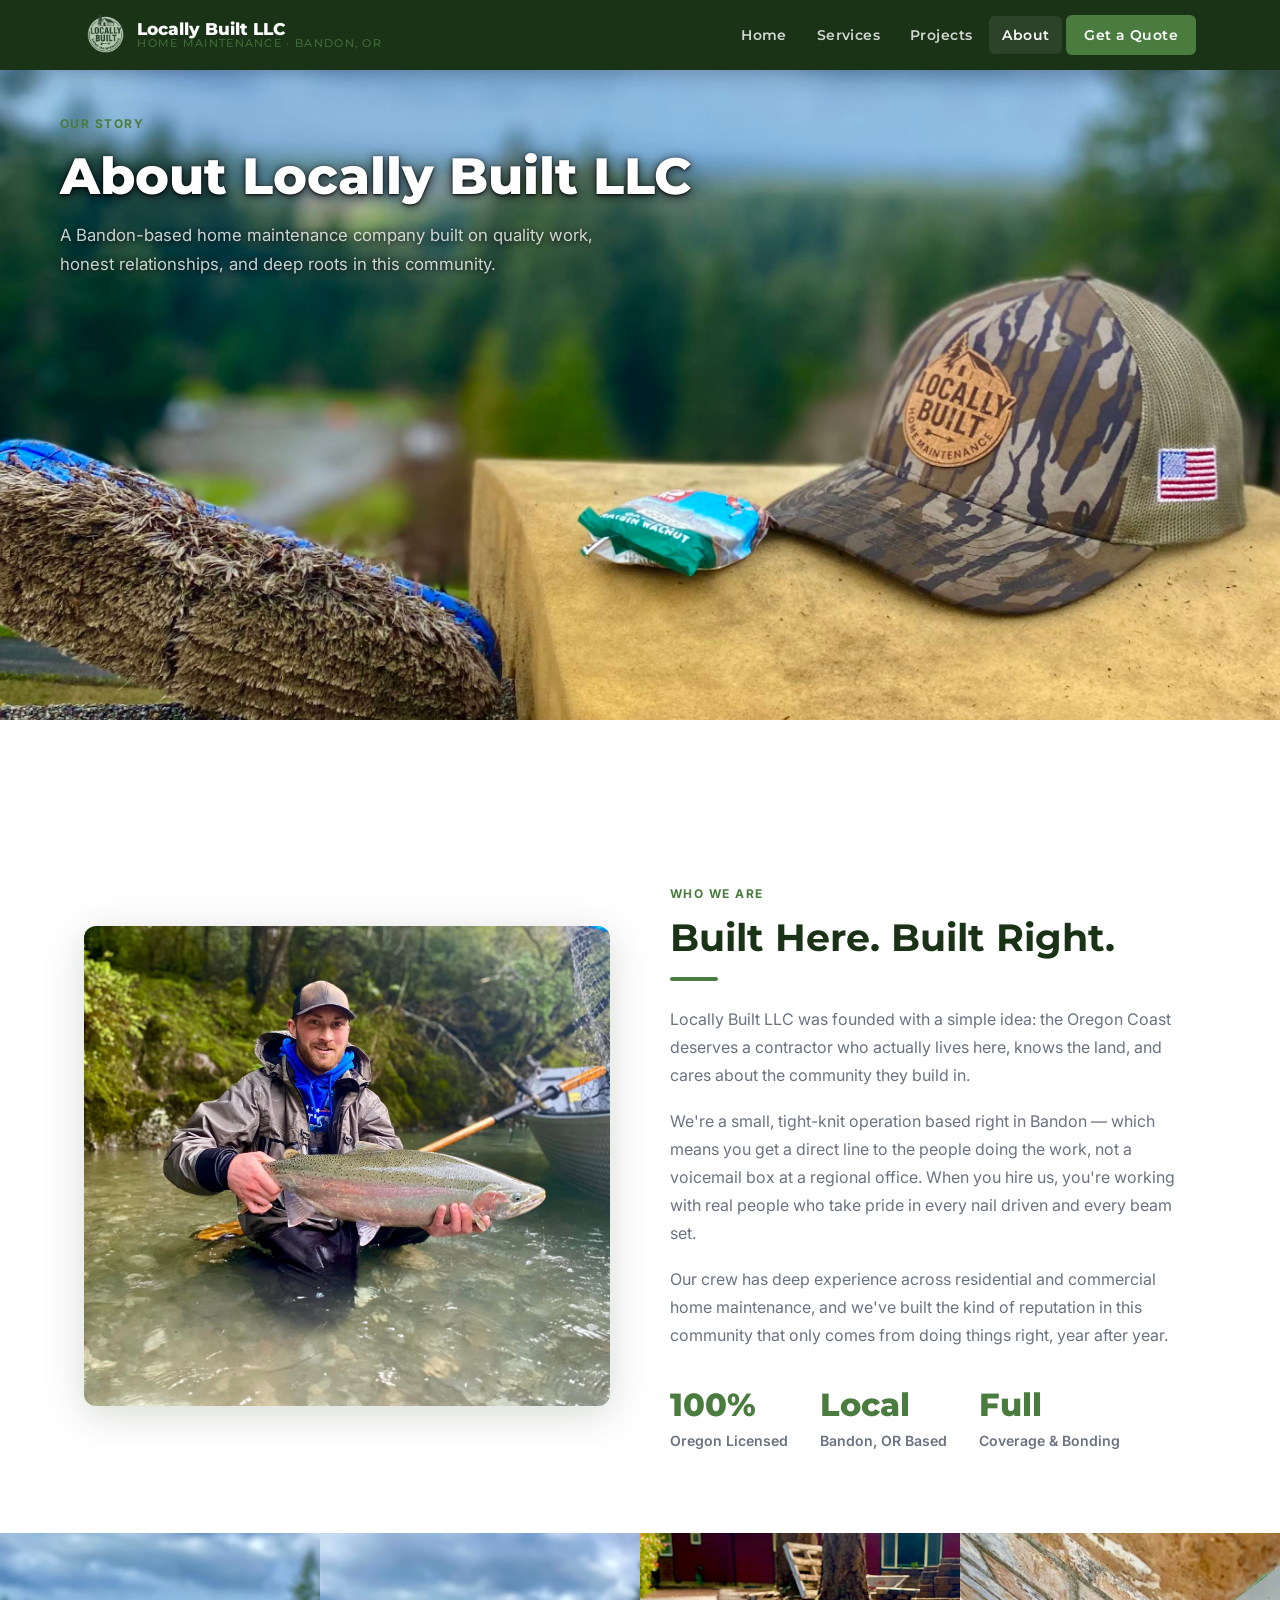
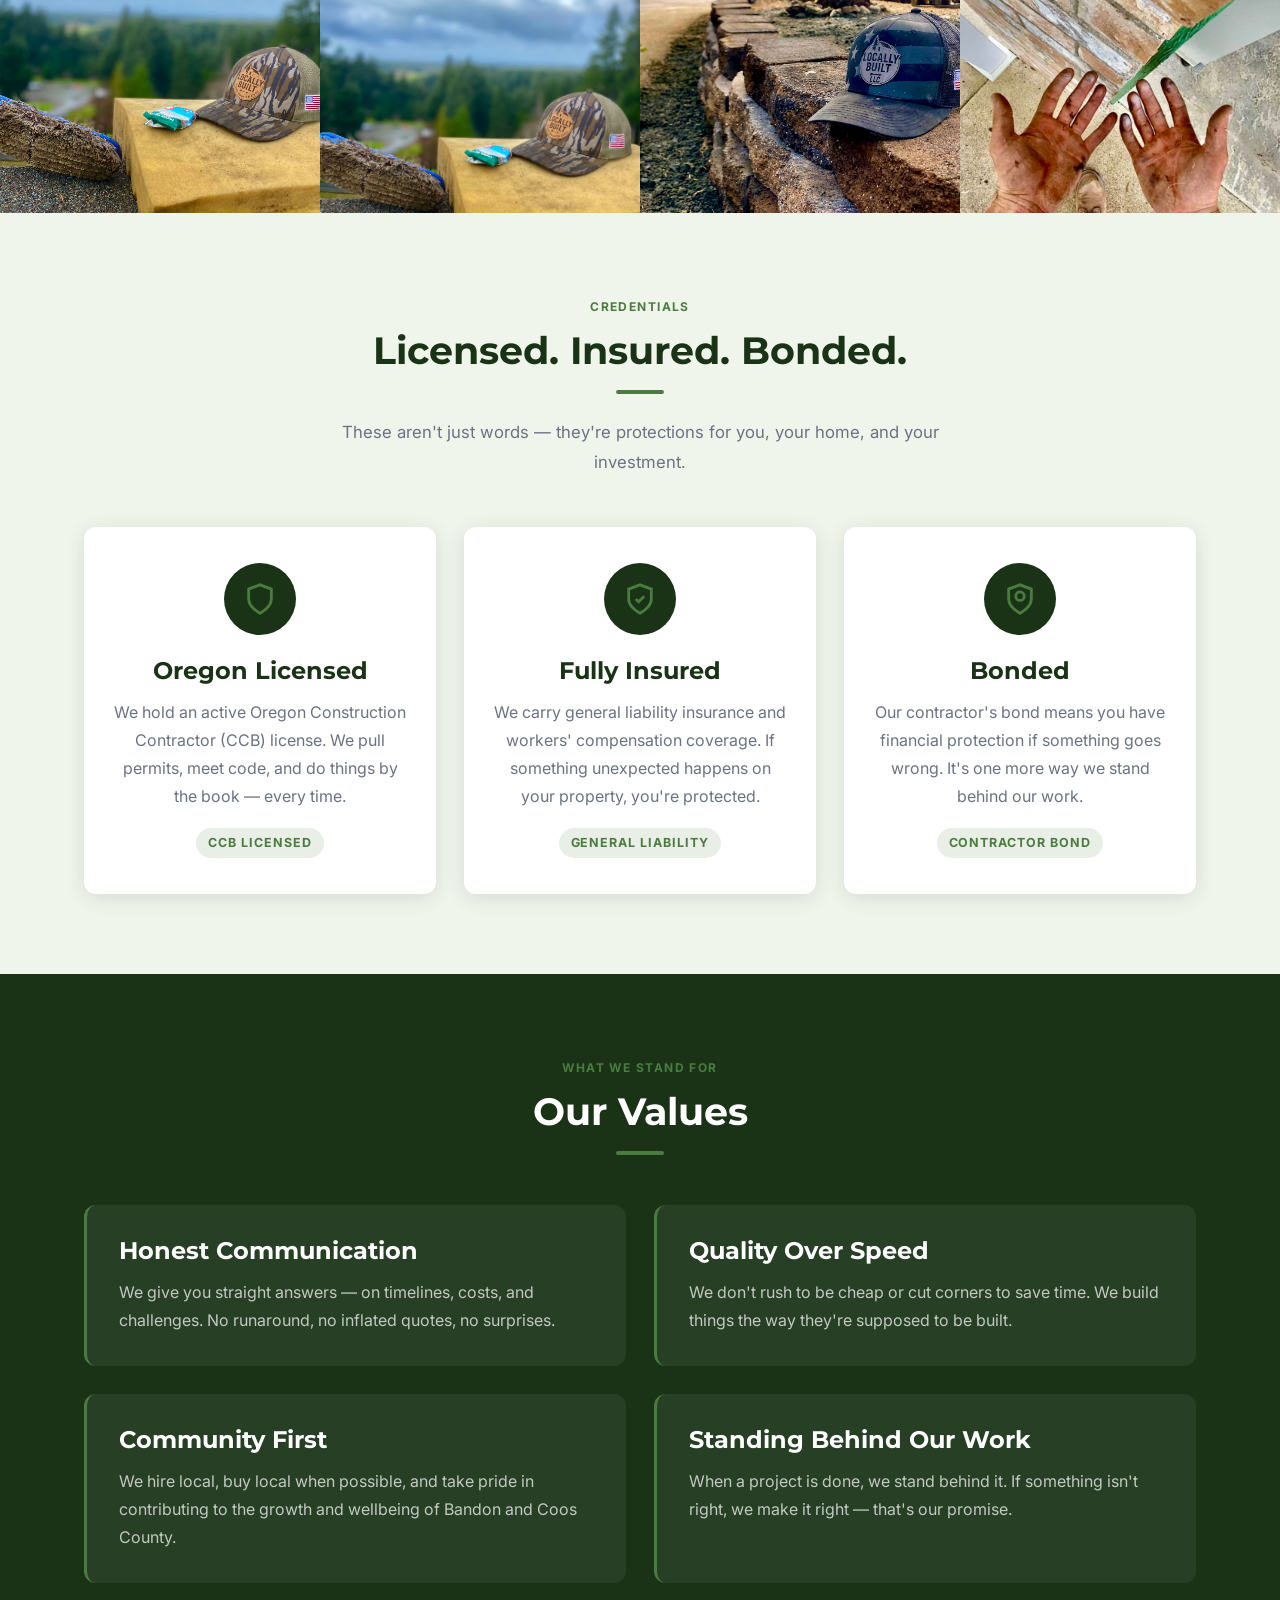
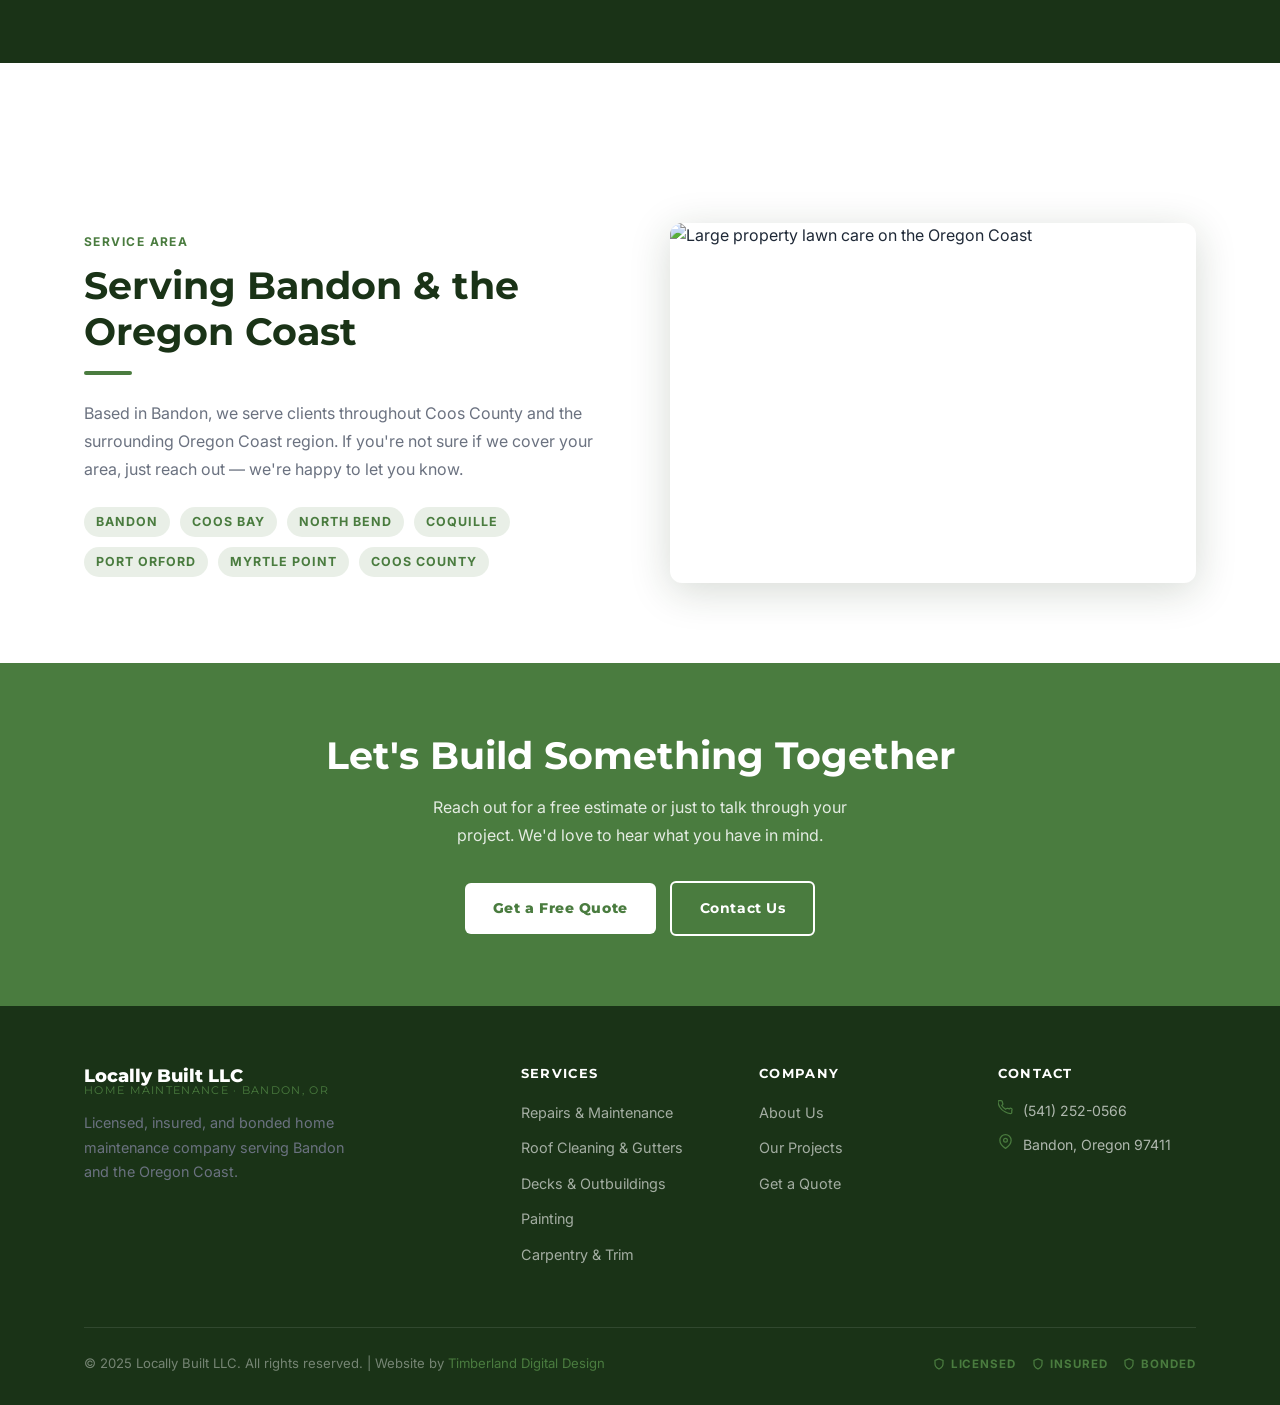
==== about.html @ 9e7615e0 "initial upload" ====
<!DOCTYPE html>
<html lang="en">
<head>
  <meta charset="UTF-8" />
  <meta name="viewport" content="width=device-width, initial-scale=1.0" />
  <title>About Us — Locally Built LLC | Home Maintenance · Bandon, Oregon</title>
  <meta name="description" content="Locally Built LLC is a locally owned, licensed, insured, and bonded general contractor based in Bandon, Oregon. Learn about our company, our values, and our commitment to the Oregon Coast community." />
  <link rel="canonical" href="https://www.locallybuiltllc.com/about.html" />
  <link rel="stylesheet" href="style.css" />
  <style>
    .hero-inner { background: url('images/nice2.png') center 20%/cover no-repeat; height: 500px; display: flex; align-items: center; padding: 0; }
    .hero-inner p { color:rgba(255,255,255,0.78); font-size:1.05rem; max-width:560px; }
    .about-hero-text { width:100%; padding: 40px 24px; }
    @media (min-width: 769px) {
      .about-hero-text { padding: 40px 0 280px 60px; align-self: flex-start; }
    }
    @media (min-width: 769px) {
      .hero-inner { height: 650px !important; background-position: center 70% !important; }
      #who-we-are { padding-top: 160px; }
    }

  </style>
</head>
<body>

<nav class="navbar">
  <div class="container">
    <a href="index.html" class="nav-logo">
      <img src="images/Company Logo.png" alt="Locally Built LLC" style="height:48px;width:auto;" />
      <div class="nav-logo-text">Locally Built LLC<span>Home Maintenance · Bandon, OR</span></div>
    </a>
    <div class="nav-links" id="navLinks">
      <a href="index.html">Home</a>
      <a href="services.html">Services</a>
      <a href="projects.html">Projects</a>
      <a href="about.html" class="active">About</a>
      <a href="contact.html" class="nav-cta">Get a Quote</a>
    </div>
    <button class="nav-mobile-toggle" onclick="toggleNav()"><span></span><span></span><span></span></button>
  </div>
</nav>

<div class="page-content">

<div class="hero-inner">
  <div class="about-hero-text">
    <div class="section-label">Our Story</div>
    <h1 style="color:#fff; margin-bottom:14px; text-shadow:0 2px 12px rgba(0,0,0,0.8), 0 1px 3px rgba(0,0,0,0.9);">About Locally Built LLC</h1>
    <p style="text-shadow:0 1px 6px rgba(0,0,0,0.9);">A Bandon-based home maintenance company built on quality work, honest relationships, and deep roots in this community.</p>
  </div>
</div>

<!-- WHO WE ARE -->
<section class="section" id="who-we-are">
  <div class="container">
    <div class="grid-2" style="align-items:center; gap:60px;">
      <div style="border-radius:var(--radius-lg); overflow:hidden; box-shadow:var(--shadow-lg);">
        <img src="images/Aaron with fish.jpg" alt="Aaron — owner of Locally Built LLC" style="width:100%; height:480px; object-fit:cover; object-position:center top;" />
      </div>
      <div>
        <div class="section-label">Who We Are</div>
        <h2 class="section-title">Built Here. Built Right.</h2>
        <div class="divider"></div>
        <p style="margin-bottom:18px;">
          Locally Built LLC was founded with a simple idea: the Oregon Coast deserves a contractor who actually lives here, knows the land, and cares about the community they build in.
        </p>
        <p style="margin-bottom:18px;">
          We're a small, tight-knit operation based right in Bandon — which means you get a direct line to the people doing the work, not a voicemail box at a regional office. When you hire us, you're working with real people who take pride in every nail driven and every beam set.
        </p>
        <p style="margin-bottom:30px;">
          Our crew has deep experience across residential and commercial home maintenance, and we've built the kind of reputation in this community that only comes from doing things right, year after year.
        </p>
        <div style="display:flex; gap:32px; flex-wrap:wrap;">
          <div>
            <div style="font-family:var(--font-head); font-size:2rem; font-weight:800; color:var(--color-accent);">100%</div>
            <div style="font-size:0.88rem; color:var(--color-gray); font-weight:600;">Oregon Licensed</div>
          </div>
          <div>
            <div style="font-family:var(--font-head); font-size:2rem; font-weight:800; color:var(--color-accent);">Local</div>
            <div style="font-size:0.88rem; color:var(--color-gray); font-weight:600;">Bandon, OR Based</div>
          </div>
          <div>
            <div style="font-family:var(--font-head); font-size:2rem; font-weight:800; color:var(--color-accent);">Full</div>
            <div style="font-size:0.88rem; color:var(--color-gray); font-weight:600;">Coverage &amp; Bonding</div>
          </div>
        </div>
      </div>
    </div>
  </div>
</section>

<!-- BRAND LIFESTYLE PHOTOS -->
<section class="section--light" style="padding:0 0 0;">
  <div style="display:grid; grid-template-columns:repeat(4,1fr); gap:0; overflow:hidden;">
    <img src="images/nice.png" alt="Locally Built — on the job" style="width:100%; height:280px; object-fit:cover;" />
    <img src="images/nice2.png" alt="Locally Built — hat on the roof" style="width:100%; height:280px; object-fit:cover;" />
    <img src="images/nice4.png" alt="Locally Built LLC hat on a job site" style="width:100%; height:280px; object-fit:cover;" />
    <img src="images/dirtyhands.png" alt="Hardworking hands — real craftsmanship" style="width:100%; height:280px; object-fit:cover;" />
  </div>
</section>

<!-- CREDENTIALS -->
<section class="section section--light">
  <div class="container">
    <div class="section-header section-header--center">
      <div class="section-label">Credentials</div>
      <h2 class="section-title">Licensed. Insured. Bonded.</h2>
      <div class="divider divider--center"></div>
      <p class="section-subtitle">These aren't just words — they're protections for you, your home, and your investment.</p>
    </div>
    <div class="grid-3">
      <div style="background:#fff; border-radius:var(--radius-lg); padding:36px 28px; text-align:center; box-shadow:var(--shadow);">
        <div style="width:72px;height:72px;background:var(--color-dark);border-radius:50%;display:flex;align-items:center;justify-content:center;margin:0 auto 22px;">
          <svg width="34" height="34" viewBox="0 0 24 24" fill="none" stroke="var(--color-accent)" stroke-width="2"><path d="M12 22s8-4 8-10V5l-8-3-8 3v7c0 6 8 10 8 10z"/></svg>
        </div>
        <h3 style="margin-bottom:12px;">Oregon Licensed</h3>
        <p>We hold an active Oregon Construction Contractor (CCB) license. We pull permits, meet code, and do things by the book — every time.</p>
        <div style="margin-top:18px;"><span class="badge">CCB Licensed</span></div>
      </div>
      <div style="background:#fff; border-radius:var(--radius-lg); padding:36px 28px; text-align:center; box-shadow:var(--shadow);">
        <div style="width:72px;height:72px;background:var(--color-dark);border-radius:50%;display:flex;align-items:center;justify-content:center;margin:0 auto 22px;">
          <svg width="34" height="34" viewBox="0 0 24 24" fill="none" stroke="var(--color-accent)" stroke-width="2"><path d="M12 22s8-4 8-10V5l-8-3-8 3v7c0 6 8 10 8 10z"/><polyline points="9 12 11 14 15 10"/></svg>
        </div>
        <h3 style="margin-bottom:12px;">Fully Insured</h3>
        <p>We carry general liability insurance and workers' compensation coverage. If something unexpected happens on your property, you're protected.</p>
        <div style="margin-top:18px;"><span class="badge">General Liability</span></div>
      </div>
      <div style="background:#fff; border-radius:var(--radius-lg); padding:36px 28px; text-align:center; box-shadow:var(--shadow);">
        <div style="width:72px;height:72px;background:var(--color-dark);border-radius:50%;display:flex;align-items:center;justify-content:center;margin:0 auto 22px;">
          <svg width="34" height="34" viewBox="0 0 24 24" fill="none" stroke="var(--color-accent)" stroke-width="2"><path d="M12 22s8-4 8-10V5l-8-3-8 3v7c0 6 8 10 8 10z"/><circle cx="12" cy="10" r="3"/></svg>
        </div>
        <h3 style="margin-bottom:12px;">Bonded</h3>
        <p>Our contractor's bond means you have financial protection if something goes wrong. It's one more way we stand behind our work.</p>
        <div style="margin-top:18px;"><span class="badge">Contractor Bond</span></div>
      </div>
    </div>
  </div>
</section>

<!-- OUR VALUES -->
<section class="section section--dark">
  <div class="container">
    <div class="section-header section-header--center">
      <div class="section-label">What We Stand For</div>
      <h2 style="color:#fff;" class="section-title">Our Values</h2>
      <div class="divider divider--center"></div>
    </div>
    <div class="grid-2" style="gap:28px;">
      <div style="background:rgba(255,255,255,0.06); border-radius:var(--radius-lg); padding:32px; border-left:3px solid var(--color-accent);">
        <h3 style="color:#fff; margin-bottom:12px;">Honest Communication</h3>
        <p style="color:rgba(255,255,255,0.72);">We give you straight answers — on timelines, costs, and challenges. No runaround, no inflated quotes, no surprises.</p>
      </div>
      <div style="background:rgba(255,255,255,0.06); border-radius:var(--radius-lg); padding:32px; border-left:3px solid var(--color-accent);">
        <h3 style="color:#fff; margin-bottom:12px;">Quality Over Speed</h3>
        <p style="color:rgba(255,255,255,0.72);">We don't rush to be cheap or cut corners to save time. We build things the way they're supposed to be built.</p>
      </div>
      <div style="background:rgba(255,255,255,0.06); border-radius:var(--radius-lg); padding:32px; border-left:3px solid var(--color-accent);">
        <h3 style="color:#fff; margin-bottom:12px;">Community First</h3>
        <p style="color:rgba(255,255,255,0.72);">We hire local, buy local when possible, and take pride in contributing to the growth and wellbeing of Bandon and Coos County.</p>
      </div>
      <div style="background:rgba(255,255,255,0.06); border-radius:var(--radius-lg); padding:32px; border-left:3px solid var(--color-accent);">
        <h3 style="color:#fff; margin-bottom:12px;">Standing Behind Our Work</h3>
        <p style="color:rgba(255,255,255,0.72);">When a project is done, we stand behind it. If something isn't right, we make it right — that's our promise.</p>
      </div>
    </div>
  </div>
</section>

<!-- SERVICE AREA -->
<section class="section" id="who-we-are">
  <div class="container">
    <div class="grid-2" style="align-items:center; gap:60px;">
      <div>
        <div class="section-label">Service Area</div>
        <h2 class="section-title">Serving Bandon &amp; the Oregon Coast</h2>
        <div class="divider"></div>
        <p style="margin-bottom:18px;">Based in Bandon, we serve clients throughout Coos County and the surrounding Oregon Coast region. If you're not sure if we cover your area, just reach out — we're happy to let you know.</p>
        <div style="display:flex; flex-wrap:wrap; gap:10px; margin-top:24px;">
          <span class="badge">Bandon</span>
          <span class="badge">Coos Bay</span>
          <span class="badge">North Bend</span>
          <span class="badge">Coquille</span>
          <span class="badge">Port Orford</span>
          <span class="badge">Myrtle Point</span>
          <span class="badge">Coos County</span>
        </div>
      </div>
      <div style="border-radius:var(--radius-lg); overflow:hidden; box-shadow:var(--shadow-lg);">
        <img src="images/lawn.png" alt="Large property lawn care on the Oregon Coast" style="width:100%; height:360px; object-fit:cover;" />
      </div>
    </div>
  </div>
</section>

<!-- CTA -->
<section style="background:var(--color-accent); padding:70px 0;">
  <div class="container" style="text-align:center;">
    <h2 style="color:#fff; margin-bottom:14px;">Let's Build Something Together</h2>
    <p style="color:rgba(255,255,255,0.85); max-width:460px; margin:0 auto 32px;">Reach out for a free estimate or just to talk through your project. We'd love to hear what you have in mind.</p>
    <div class="btn-group" style="justify-content:center;">
      <a href="contact.html" class="btn" style="background:#fff;color:var(--color-accent);font-weight:800;">Get a Free Quote</a>
      <a href="contact.html" class="btn btn-outline">Contact Us</a>
    </div>
  </div>
</section>

</div>

<footer class="footer">
  <div class="container">
    <div class="footer-grid">
      <div class="footer-brand"><div class="nav-logo-text" style="font-size:1.1rem;">Locally Built LLC<span>Home Maintenance · Bandon, OR</span></div><p>Licensed, insured, and bonded home maintenance company serving Bandon and the Oregon Coast.</p></div>
      <div class="footer-col"><h4>Services</h4><ul><li><a href="services.html#repairs">Repairs &amp; Maintenance</a></li><li><a href="services.html#roofing">Roof Cleaning &amp; Gutters</a></li><li><a href="services.html#decks">Decks &amp; Outbuildings</a></li><li><a href="services.html#painting">Painting</a></li><li><a href="services.html#carpentry">Carpentry &amp; Trim</a></li></ul></div>
      <div class="footer-col"><h4>Company</h4><ul><li><a href="about.html">About Us</a></li><li><a href="projects.html">Our Projects</a></li><li><a href="contact.html">Get a Quote</a></li></ul></div>
      <div class="footer-col"><h4>Contact</h4>
        <div class="footer-contact-item"><svg width="15" height="15" viewBox="0 0 24 24" fill="none" stroke="var(--color-accent)" stroke-width="2"><path d="M22 16.92v3a2 2 0 01-2.18 2 19.79 19.79 0 01-8.63-3.07A19.5 19.5 0 013 11.61a19.79 19.79 0 01-3.07-8.67A2 2 0 011.9 1h3a2 2 0 012 1.72c.127.96.361 1.903.7 2.81a2 2 0 01-.45 2.11L6.09 8.69a16 16 0 006.22 6.22l1.06-1.06a2 2 0 012.11-.45c.907.339 1.85.573 2.81.7A2 2 0 0122 16.92z"/></svg><a href="tel:+15412520566" style="color:rgba(255,255,255,0.65);">(541) 252-0566</a></div>
        <div class="footer-contact-item"><svg width="15" height="15" viewBox="0 0 24 24" fill="none" stroke="var(--color-accent)" stroke-width="2"><path d="M21 10c0 7-9 13-9 13s-9-6-9-13a9 9 0 0118 0z"/><circle cx="12" cy="10" r="3"/></svg><span>Bandon, Oregon 97411</span></div>
      </div>
    </div>
    <div class="footer-bottom">
      <p>&copy; 2025 Locally Built LLC. All rights reserved. | Website by <a href="https://www.timberlanddigital.com" style="color:var(--color-accent);">Timberland Digital Design</a></p>
      <div class="footer-badges"><div class="footer-badge"><svg width="12" height="12" viewBox="0 0 24 24" fill="none" stroke="currentColor" stroke-width="2.5"><path d="M12 22s8-4 8-10V5l-8-3-8 3v7c0 6 8 10 8 10z"/></svg>Licensed</div><div class="footer-badge"><svg width="12" height="12" viewBox="0 0 24 24" fill="none" stroke="currentColor" stroke-width="2.5"><path d="M12 22s8-4 8-10V5l-8-3-8 3v7c0 6 8 10 8 10z"/></svg>Insured</div><div class="footer-badge"><svg width="12" height="12" viewBox="0 0 24 24" fill="none" stroke="currentColor" stroke-width="2.5"><path d="M12 22s8-4 8-10V5l-8-3-8 3v7c0 6 8 10 8 10z"/></svg>Bonded</div></div>
    </div>
  </div>
</footer>
<script>function toggleNav(){document.getElementById('navLinks').classList.toggle('open');}</script>
</body>
</html>
---- style.css ----
/* ============================================================
   Locally Built LLC — Shared Stylesheet
   Timberland Digital Design
   ============================================================ */

/* --- Google Fonts --- */
@import url('https://fonts.googleapis.com/css2?family=Montserrat:wght@400;600;700;800&family=Inter:wght@300;400;500;600&display=swap');

/* --- CSS Variables (swap brand colors here) --- */
:root {
  --color-dark:    #1A3317;   /* Deep forest green — primary dark */
  --color-mid:     #2B5224;   /* Mid forest green */
  --color-accent:  #4A7C3F;   /* Medium forest green — brand accent */
  --color-accent2: #5E9A52;   /* Lighter green — hover states */
  --color-light:   #F0F5EC;   /* Light sage tinted white */
  --color-white:   #FFFFFF;
  --color-gray:    #6B7280;
  --color-gray-lt: #E5E7EB;
  --color-text:    #1F2937;

  --font-head: 'Montserrat', sans-serif;
  --font-body: 'Inter', sans-serif;

  --radius:    6px;
  --radius-lg: 12px;
  --shadow:    0 4px 20px rgba(26,51,23,0.12);
  --shadow-lg: 0 8px 40px rgba(26,51,23,0.18);

  --max-w: 1160px;
  --nav-h: 70px;
}

/* --- Reset --- */
*, *::before, *::after { box-sizing: border-box; margin: 0; padding: 0; }
html { scroll-behavior: smooth; }
body {
  font-family: var(--font-body);
  color: var(--color-text);
  background: var(--color-white);
  line-height: 1.6;
  font-size: 16px;
}
img { max-width: 100%; display: block; }
a { color: inherit; text-decoration: none; }
ul { list-style: none; }
button { cursor: pointer; border: none; background: none; font-family: var(--font-body); }

/* --- Typography --- */
h1, h2, h3, h4 { font-family: var(--font-head); line-height: 1.2; color: var(--color-dark); }
h1 { font-size: clamp(2rem, 5vw, 3.2rem); font-weight: 800; }
h2 { font-size: clamp(1.6rem, 3.5vw, 2.4rem); font-weight: 700; }
h3 { font-size: clamp(1.2rem, 2.5vw, 1.5rem); font-weight: 700; }
h4 { font-size: 1.1rem; font-weight: 600; }
p  { color: var(--color-gray); line-height: 1.75; }

/* --- Layout Helpers --- */
.container  { max-width: var(--max-w); margin: 0 auto; padding: 0 24px; }
.section    { padding: 80px 0; }
.section--sm { padding: 50px 0; }
.section--dark  { background: var(--color-dark); }
.section--mid   { background: var(--color-mid); }
.section--light { background: var(--color-light); }
.text-center { text-align: center; }
.text-white  { color: var(--color-white) !important; }
.text-accent { color: var(--color-accent); }

.section-label {
  display: inline-block;
  font-size: 0.75rem;
  font-weight: 700;
  letter-spacing: 0.12em;
  text-transform: uppercase;
  color: var(--color-accent);
  margin-bottom: 12px;
}
.section-title    { margin-bottom: 16px; }
.section-subtitle { max-width: 600px; font-size: 1.05rem; }
.section-header   { margin-bottom: 50px; }
.section-header--center { text-align: center; }
.section-header--center .section-subtitle { margin: 0 auto; }

/* --- Buttons --- */
.btn {
  display: inline-flex;
  align-items: center;
  gap: 8px;
  padding: 14px 28px;
  border-radius: var(--radius);
  font-family: var(--font-head);
  font-weight: 700;
  font-size: 0.9rem;
  letter-spacing: 0.04em;
  transition: all 0.2s ease;
  white-space: nowrap;
}
.btn-primary { background: var(--color-accent); color: var(--color-white); }
.btn-primary:hover { background: var(--color-accent2); transform: translateY(-2px); box-shadow: 0 6px 20px rgba(74,124,63,0.4); }
.btn-outline { border: 2px solid var(--color-white); color: var(--color-white); }
.btn-outline:hover { background: var(--color-white); color: var(--color-dark); }
.btn-outline-dark { border: 2px solid var(--color-dark); color: var(--color-dark); }
.btn-outline-dark:hover { background: var(--color-dark); color: var(--color-white); }
.btn-group { display: flex; flex-wrap: wrap; gap: 14px; align-items: center; }

/* NAVIGATION */
.navbar {
  position: fixed; top: 0; left: 0; right: 0;
  height: var(--nav-h);
  background: var(--color-dark);
  z-index: 1000;
  display: flex; align-items: center;
  box-shadow: 0 2px 20px rgba(0,0,0,0.25);
}
.navbar .container { display: flex; align-items: center; justify-content: space-between; width: 100%; }
.nav-logo { display: flex; align-items: center; gap: 12px; }
.nav-logo img { height: 42px; width: auto; }
.nav-logo-text {
  font-family: var(--font-head); font-weight: 800; font-size: 1.05rem;
  color: var(--color-white); line-height: 1.1;
}
.nav-logo-text span {
  display: block; font-weight: 400; font-size: 0.68rem;
  letter-spacing: 0.12em; text-transform: uppercase; color: var(--color-accent);
}
.nav-links { display: flex; align-items: center; gap: 4px; }
.nav-links a {
  color: rgba(255,255,255,0.8); font-size: 0.86rem; font-weight: 600;
  font-family: var(--font-head); padding: 8px 13px; border-radius: var(--radius);
  transition: color 0.2s, background 0.2s; letter-spacing: 0.03em;
}
.nav-links a:hover, .nav-links a.active { color: var(--color-white); background: rgba(255,255,255,0.08); }
.nav-cta { background: var(--color-accent) !important; color: var(--color-white) !important; padding: 9px 18px !important; }
.nav-cta:hover { background: var(--color-accent2) !important; }
.nav-mobile-toggle { display: none; flex-direction: column; gap: 5px; padding: 8px; cursor: pointer; }
.nav-mobile-toggle span { display: block; width: 24px; height: 2px; background: var(--color-white); border-radius: 2px; transition: all 0.3s; }
.page-content { padding-top: var(--nav-h); }

/* FOOTER */
.footer { background: var(--color-dark); color: rgba(255,255,255,0.75); padding: 60px 0 30px; }
.footer-grid { display: grid; grid-template-columns: 2fr 1fr 1fr 1fr; gap: 40px; margin-bottom: 50px; }
.footer-brand p { font-size: 0.9rem; line-height: 1.7; max-width: 280px; margin-top: 14px; }
.footer-col h4 {
  color: var(--color-white); font-size: 0.82rem; font-weight: 700;
  text-transform: uppercase; letter-spacing: 0.1em; margin-bottom: 18px;
}
.footer-col ul li { margin-bottom: 10px; }
.footer-col ul li a { color: rgba(255,255,255,0.6); font-size: 0.9rem; transition: color 0.2s; }
.footer-col ul li a:hover { color: var(--color-accent); }
.footer-contact-item { display: flex; align-items: flex-start; gap: 10px; margin-bottom: 12px; font-size: 0.88rem; color: rgba(255,255,255,0.65); }
.footer-bottom {
  border-top: 1px solid rgba(255,255,255,0.1); padding-top: 24px;
  display: flex; align-items: center; justify-content: space-between; flex-wrap: wrap; gap: 12px;
}
.footer-bottom p { font-size: 0.82rem; color: rgba(255,255,255,0.4); }
.footer-badges { display: flex; gap: 16px; flex-wrap: wrap; }
.footer-badge { display: flex; align-items: center; gap: 6px; font-size: 0.72rem; font-weight: 700; color: var(--color-accent); text-transform: uppercase; letter-spacing: 0.08em; }

/* TRUST BAR */
.trust-bar { background: var(--color-accent); padding: 13px 0; }
.trust-bar-inner { display: flex; align-items: center; justify-content: center; gap: 40px; flex-wrap: wrap; }
.trust-item { display: flex; align-items: center; gap: 8px; color: var(--color-white); font-family: var(--font-head); font-weight: 700; font-size: 0.8rem; letter-spacing: 0.08em; text-transform: uppercase; }

/* CARDS */
.card { background: var(--color-white); border-radius: var(--radius-lg); box-shadow: var(--shadow); overflow: hidden; transition: transform 0.25s, box-shadow 0.25s; }
.card:hover { transform: translateY(-4px); box-shadow: var(--shadow-lg); }
.card-body { padding: 28px; }
.card-icon { width: 52px; height: 52px; background: rgba(74,124,63,0.1); border-radius: var(--radius); display: flex; align-items: center; justify-content: center; margin-bottom: 18px; color: var(--color-accent); }

/* GRIDS */
.grid-2 { display: grid; grid-template-columns: repeat(2, 1fr); gap: 28px; }
.grid-3 { display: grid; grid-template-columns: repeat(3, 1fr); gap: 28px; }
.grid-4 { display: grid; grid-template-columns: repeat(4, 1fr); gap: 24px; }

/* FORMS */
.form-group { margin-bottom: 20px; }
.form-group label { display: block; font-weight: 600; font-size: 0.88rem; color: var(--color-dark); margin-bottom: 7px; }
.form-group input, .form-group select, .form-group textarea {
  width: 100%; padding: 12px 16px; border: 1.5px solid var(--color-gray-lt);
  border-radius: var(--radius); font-family: var(--font-body); font-size: 0.95rem;
  color: var(--color-text); background: var(--color-white);
  transition: border-color 0.2s, box-shadow 0.2s; outline: none;
}
.form-group input:focus, .form-group select:focus, .form-group textarea:focus {
  border-color: var(--color-accent); box-shadow: 0 0 0 3px rgba(74,124,63,0.15);
}
.form-group textarea { resize: vertical; min-height: 130px; }
.form-row { display: grid; grid-template-columns: 1fr 1fr; gap: 20px; }
.form-note { font-size: 0.82rem; color: var(--color-gray); margin-top: 10px; }
.required { color: var(--color-accent); }

/* PHOTO PLACEHOLDERS */
.photo-placeholder {
  background: linear-gradient(135deg, #2B5224 0%, #1A3317 100%);
  display: flex; align-items: center; justify-content: center;
  flex-direction: column; gap: 10px; color: rgba(255,255,255,0.3);
  font-size: 0.75rem; font-weight: 600; text-transform: uppercase;
  letter-spacing: 0.08em; border-radius: var(--radius-lg);
}

/* UTILITIES */
.divider { width: 48px; height: 4px; background: var(--color-accent); border-radius: 2px; margin: 16px 0 24px; }
.divider--center { margin: 16px auto 24px; }
.badge { display: inline-flex; align-items: center; gap: 6px; background: rgba(74,124,63,0.12); color: var(--color-accent); padding: 5px 12px; border-radius: 100px; font-size: 0.78rem; font-weight: 700; text-transform: uppercase; letter-spacing: 0.08em; }
.highlight-box { background: var(--color-light); border-left: 4px solid var(--color-accent); border-radius: 0 var(--radius) var(--radius) 0; padding: 20px 24px; }

/* RESPONSIVE */
@media (max-width: 1024px) {
  .grid-4 { grid-template-columns: repeat(2, 1fr); }
  .footer-grid { grid-template-columns: 1fr 1fr; }
}
@media (max-width: 768px) {
  .section { padding: 60px 0; }
  .grid-2, .grid-3 { grid-template-columns: 1fr; }
  .grid-4 { grid-template-columns: 1fr 1fr; }
  .form-row { grid-template-columns: 1fr; }
  .nav-links { display: none; }
  .nav-mobile-toggle { display: flex; }
  .nav-links.open {
    display: flex; flex-direction: column;
    position: absolute; top: var(--nav-h); left: 0; right: 0;
    background: var(--color-dark); padding: 20px 24px 28px;
    gap: 4px; box-shadow: 0 8px 24px rgba(0,0,0,0.3);
  }
  .nav-links.open a { width: 100%; }
  .trust-bar-inner { gap: 20px; }
  .footer-grid { grid-template-columns: 1fr; gap: 30px; }
  .footer-bottom { flex-direction: column; align-items: flex-start; }
  .btn-group { flex-direction: column; align-items: flex-start; }
  .btn { width: 100%; justify-content: center; }
}
@media (max-width: 480px) {
  .grid-4 { grid-template-columns: 1fr; }
}
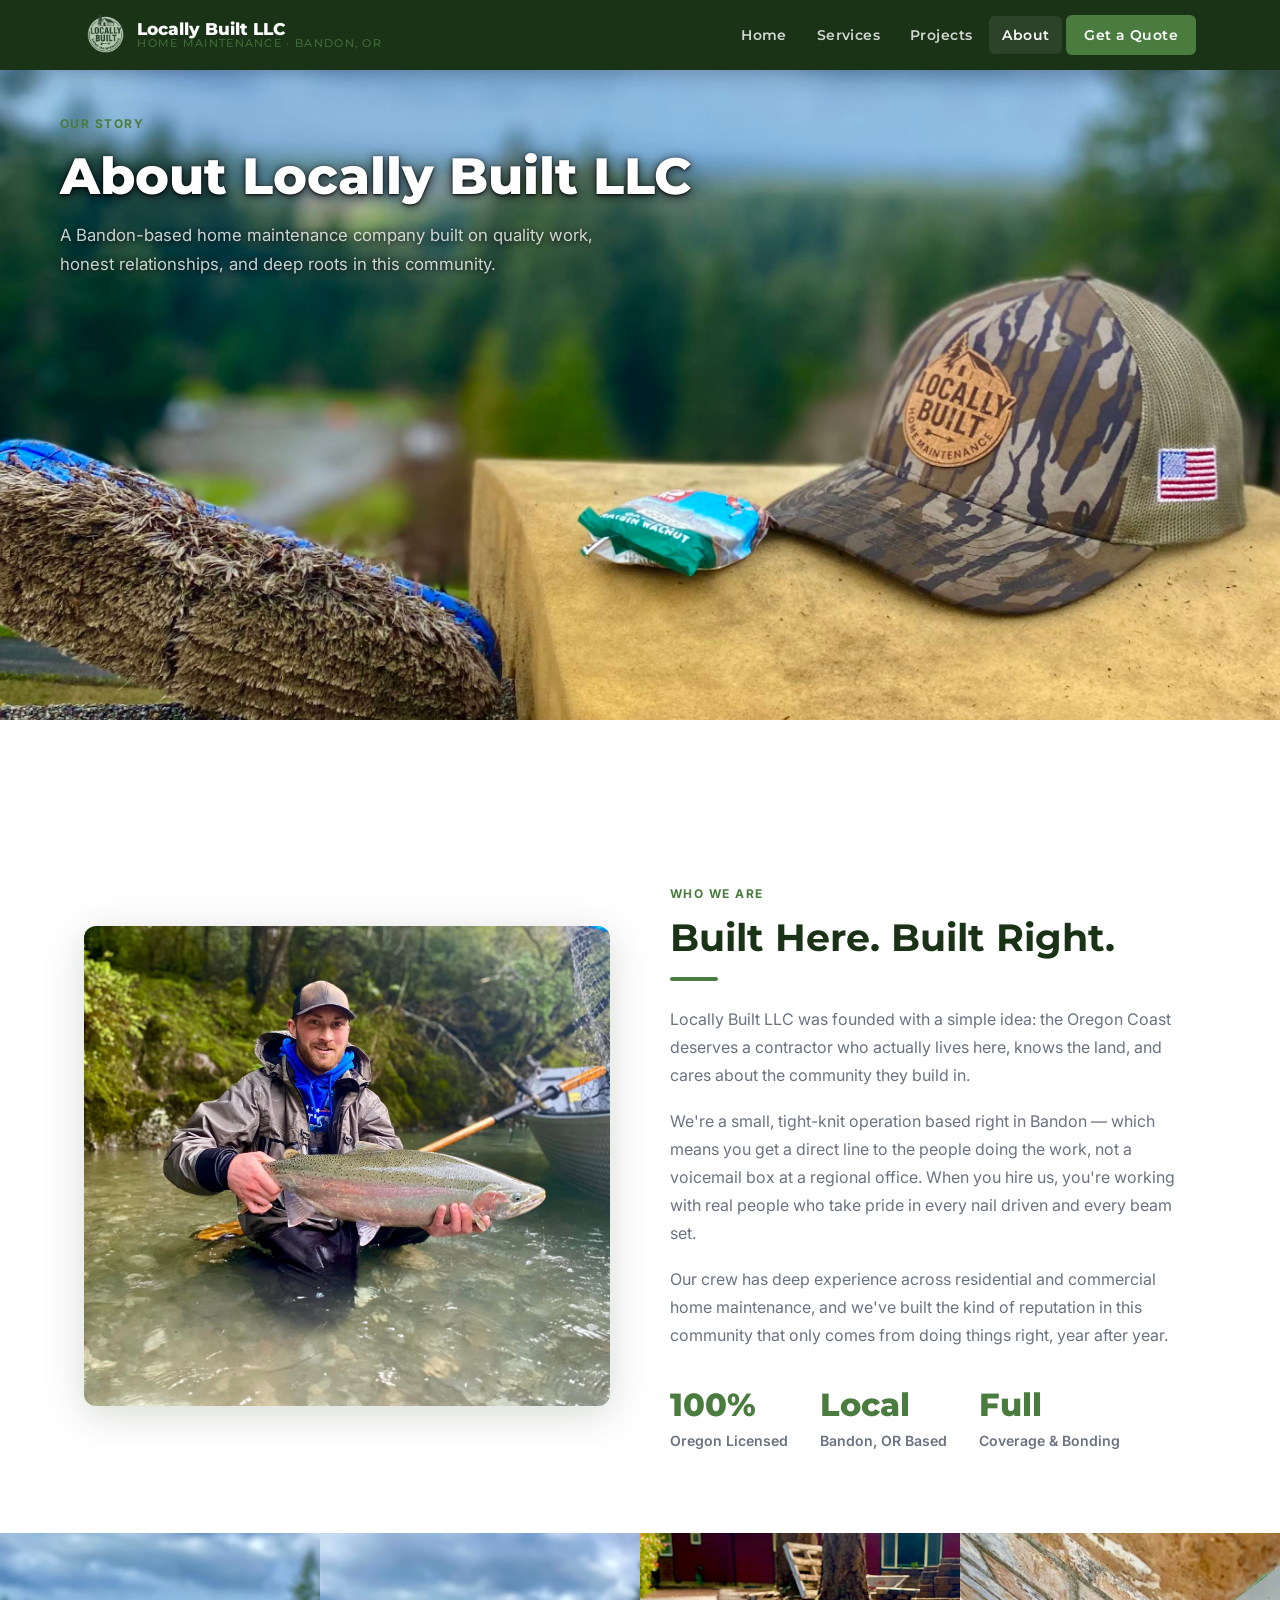
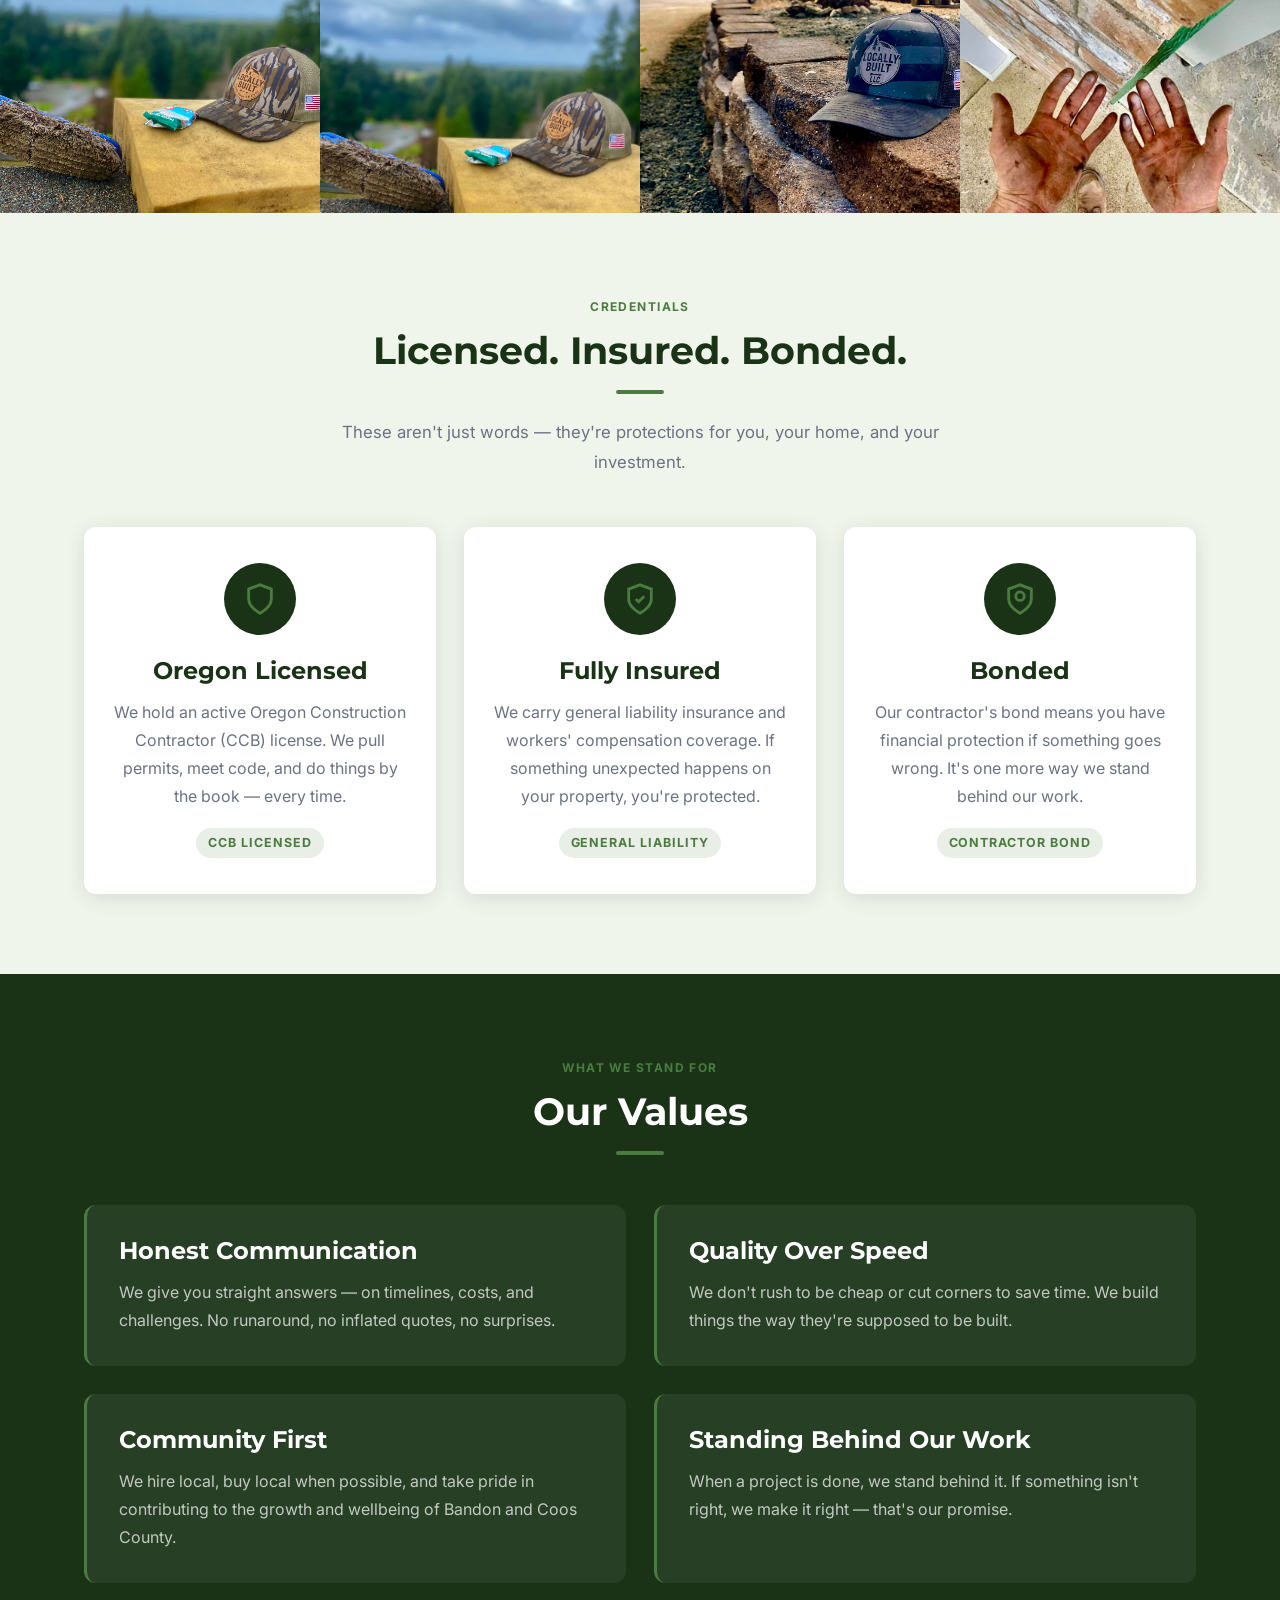
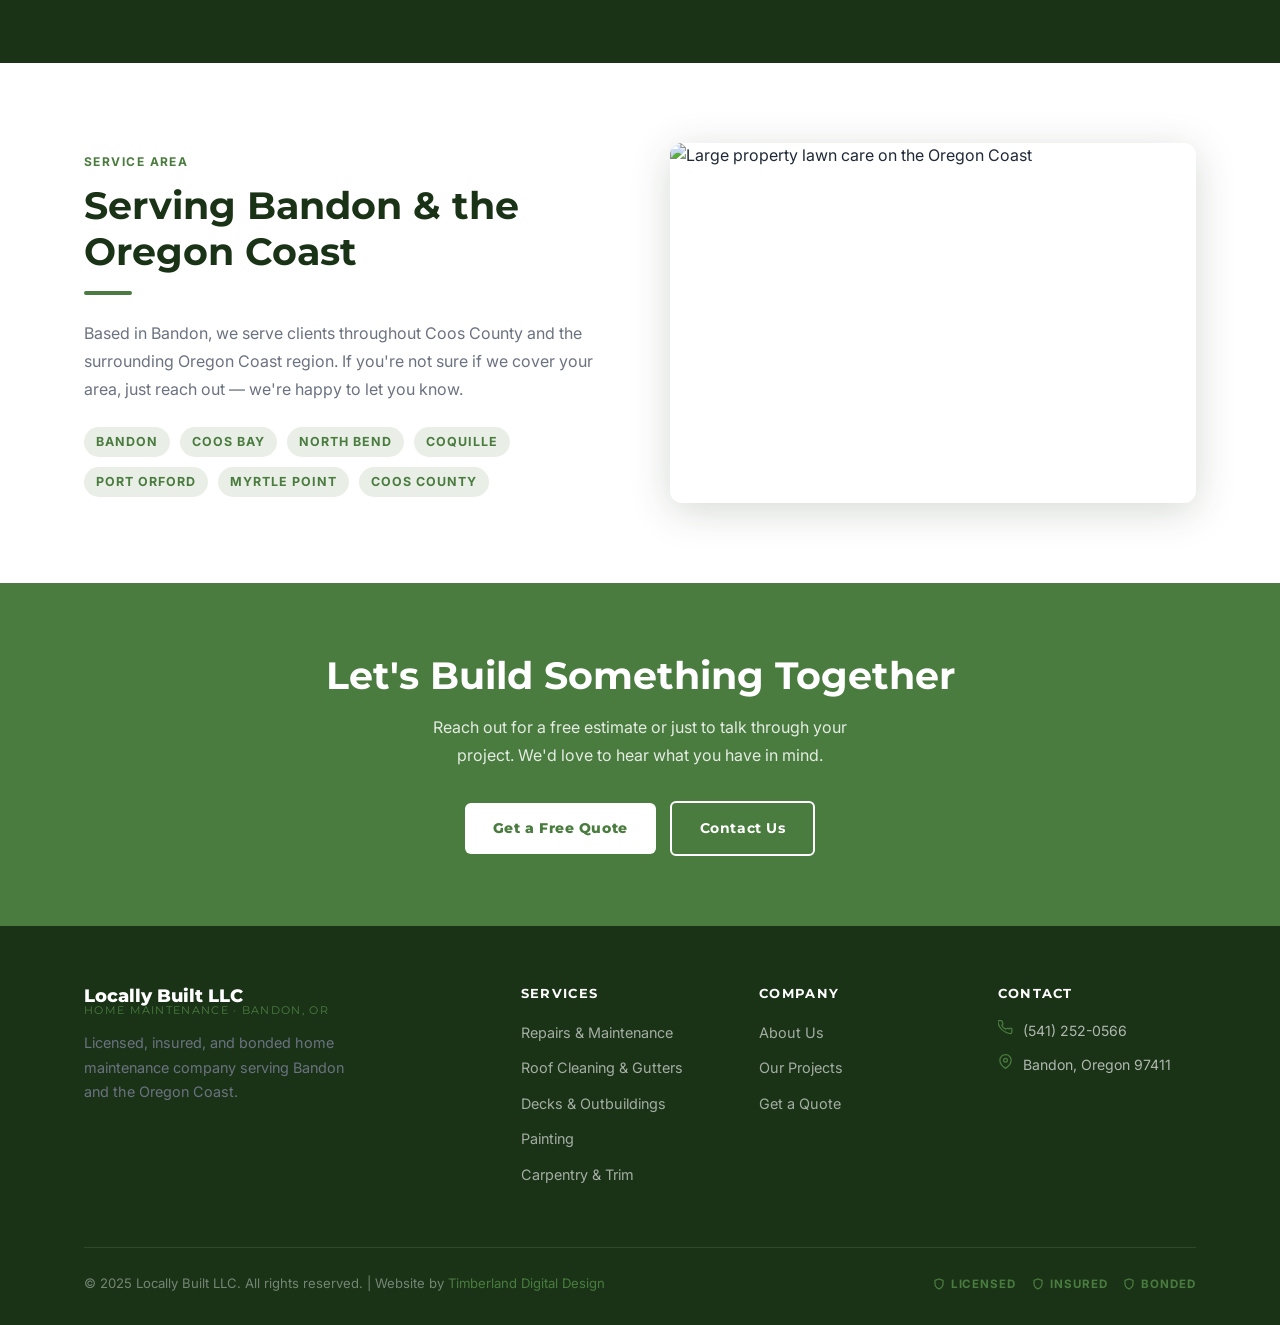
==== commit aae69c37: "page updates" ====
--- a/about.html
+++ b/about.html
@@ -1,28 +1,30 @@
 <!DOCTYPE html>
 <html lang="en">
 <head>
-  <meta charset="UTF-8" />
-  <meta name="viewport" content="width=device-width, initial-scale=1.0" />
-  <title>About Us — Locally Built LLC | Home Maintenance · Bandon, Oregon</title>
-  <meta name="description" content="Locally Built LLC is a locally owned, licensed, insured, and bonded general contractor based in Bandon, Oregon. Learn about our company, our values, and our commitment to the Oregon Coast community." />
-  <link rel="canonical" href="https://www.locallybuiltllc.com/about.html" />
-  <link rel="stylesheet" href="style.css" />
-  <style>
-    .hero-inner { background: url('images/nice2.png') center 20%/cover no-repeat; height: 500px; display: flex; align-items: center; padding: 0; }
-    .hero-inner p { color:rgba(255,255,255,0.78); font-size:1.05rem; max-width:560px; }
-    .about-hero-text { width:100%; padding: 40px 24px; }
-    @media (min-width: 769px) {
-      .about-hero-text { padding: 40px 0 280px 60px; align-self: flex-start; }
-    }
-    @media (min-width: 769px) {
-      .hero-inner { height: 650px !important; background-position: center 70% !important; }
-      #who-we-are { padding-top: 160px; }
-    }
-
-  </style>
+<meta charset="UTF-8" />
+<meta name="viewport" content="width=device-width, initial-scale=1.0" />
+<title>About Us — Locally Built LLC | Home Maintenance · Bandon, Oregon</title>
+<meta name="description" content="Locally Built LLC is a locally owned, licensed, insured, and bonded general contractor based in Bandon, Oregon. Learn about our company, our values, and our commitment to the Oregon Coast community." />
+<link rel="canonical" href="https://www.locallybuiltllc.com/about.html" />
+<link rel="stylesheet" href="style.css" />
+<style>
+.hero-inner { background: url('images/nice2.png') center 20%/cover no-repeat; height: 500px; display: flex; align-items: center; padding: 0; }
+.hero-inner p { color:rgba(255,255,255,0.78); font-size:1.05rem; max-width:560px; }
+.about-hero-text { width:100%; padding: 40px 24px; }
+@media (max-width: 768px) {
+  .about-hero-text { padding-top: 16px; }
+  .hero-inner { align-items: flex-start; }
+}
+@media (min-width: 769px) {
+  .about-hero-text { padding: 40px 0 280px 60px; align-self: flex-start; }
+}
+@media (min-width: 769px) {
+  .hero-inner { height: 650px !important; background-position: center 70% !important; }
+  #who-we-are { padding-top: 160px; }
+}
+</style>
 </head>
 <body>
-
 <nav class="navbar">
   <div class="container">
     <a href="index.html" class="nav-logo">
@@ -39,171 +41,156 @@
     <button class="nav-mobile-toggle" onclick="toggleNav()"><span></span><span></span><span></span></button>
   </div>
 </nav>
-
 <div class="page-content">
-
-<div class="hero-inner">
-  <div class="about-hero-text">
-    <div class="section-label">Our Story</div>
-    <h1 style="color:#fff; margin-bottom:14px; text-shadow:0 2px 12px rgba(0,0,0,0.8), 0 1px 3px rgba(0,0,0,0.9);">About Locally Built LLC</h1>
-    <p style="text-shadow:0 1px 6px rgba(0,0,0,0.9);">A Bandon-based home maintenance company built on quality work, honest relationships, and deep roots in this community.</p>
+  <div class="hero-inner">
+    <div class="about-hero-text">
+      <div class="section-label">Our Story</div>
+      <h1 style="color:#fff; margin-bottom:14px; text-shadow:0 2px 12px rgba(0,0,0,0.8), 0 1px 3px rgba(0,0,0,0.9);">About Locally Built LLC</h1>
+      <p style="text-shadow:0 1px 6px rgba(0,0,0,0.9);">A Bandon-based home maintenance company built on quality work, honest relationships, and deep roots in this community.</p>
+    </div>
   </div>
-</div>
-
-<!-- WHO WE ARE -->
-<section class="section" id="who-we-are">
-  <div class="container">
-    <div class="grid-2" style="align-items:center; gap:60px;">
-      <div style="border-radius:var(--radius-lg); overflow:hidden; box-shadow:var(--shadow-lg);">
-        <img src="images/Aaron with fish.jpg" alt="Aaron — owner of Locally Built LLC" style="width:100%; height:480px; object-fit:cover; object-position:center top;" />
-      </div>
-      <div>
-        <div class="section-label">Who We Are</div>
-        <h2 class="section-title">Built Here. Built Right.</h2>
-        <div class="divider"></div>
-        <p style="margin-bottom:18px;">
-          Locally Built LLC was founded with a simple idea: the Oregon Coast deserves a contractor who actually lives here, knows the land, and cares about the community they build in.
-        </p>
-        <p style="margin-bottom:18px;">
-          We're a small, tight-knit operation based right in Bandon — which means you get a direct line to the people doing the work, not a voicemail box at a regional office. When you hire us, you're working with real people who take pride in every nail driven and every beam set.
-        </p>
-        <p style="margin-bottom:30px;">
-          Our crew has deep experience across residential and commercial home maintenance, and we've built the kind of reputation in this community that only comes from doing things right, year after year.
-        </p>
-        <div style="display:flex; gap:32px; flex-wrap:wrap;">
-          <div>
-            <div style="font-family:var(--font-head); font-size:2rem; font-weight:800; color:var(--color-accent);">100%</div>
-            <div style="font-size:0.88rem; color:var(--color-gray); font-weight:600;">Oregon Licensed</div>
+
+  <!-- WHO WE ARE -->
+  <section class="section" id="who-we-are">
+    <div class="container">
+      <div class="grid-2" style="align-items:center; gap:60px;">
+        <div style="border-radius:var(--radius-lg); overflow:hidden; box-shadow:var(--shadow-lg);">
+          <img src="images/Aaron with fish.jpg" alt="Aaron — owner of Locally Built LLC" style="width:100%; height:480px; object-fit:cover; object-position:center top;" />
+        </div>
+        <div>
+          <div class="section-label">Who We Are</div>
+          <h2 class="section-title">Built Here. Built Right.</h2>
+          <div class="divider"></div>
+          <p style="margin-bottom:18px;">Locally Built LLC was founded with a simple idea: the Oregon Coast deserves a contractor who actually lives here, knows the land, and cares about the community they build in.</p>
+          <p style="margin-bottom:18px;">We're a small, tight-knit operation based right in Bandon — which means you get a direct line to the people doing the work, not a voicemail box at a regional office. When you hire us, you're working with real people who take pride in every nail driven and every beam set.</p>
+          <p style="margin-bottom:30px;">Our crew has deep experience across residential and commercial home maintenance, and we've built the kind of reputation in this community that only comes from doing things right, year after year.</p>
+          <div style="display:flex; gap:32px; flex-wrap:wrap;">
+            <div>
+              <div style="font-family:var(--font-head); font-size:2rem; font-weight:800; color:var(--color-accent);">100%</div>
+              <div style="font-size:0.88rem; color:var(--color-gray); font-weight:600;">Oregon Licensed</div>
+            </div>
+            <div>
+              <div style="font-family:var(--font-head); font-size:2rem; font-weight:800; color:var(--color-accent);">Local</div>
+              <div style="font-size:0.88rem; color:var(--color-gray); font-weight:600;">Bandon, OR Based</div>
+            </div>
+            <div>
+              <div style="font-family:var(--font-head); font-size:2rem; font-weight:800; color:var(--color-accent);">Full</div>
+              <div style="font-size:0.88rem; color:var(--color-gray); font-weight:600;">Coverage &amp; Bonding</div>
+            </div>
           </div>
-          <div>
-            <div style="font-family:var(--font-head); font-size:2rem; font-weight:800; color:var(--color-accent);">Local</div>
-            <div style="font-size:0.88rem; color:var(--color-gray); font-weight:600;">Bandon, OR Based</div>
+        </div>
+      </div>
+    </div>
+  </section>
+
+  <!-- BRAND LIFESTYLE PHOTOS -->
+  <section class="section--light" style="padding:0 0 0;">
+    <div style="display:grid; grid-template-columns:repeat(4,1fr); gap:0; overflow:hidden;">
+      <img src="images/nice.png" alt="Locally Built — on the job" style="width:100%; height:280px; object-fit:cover;" />
+      <img src="images/nice2.png" alt="Locally Built — hat on the roof" style="width:100%; height:280px; object-fit:cover;" />
+      <img src="images/nice4.png" alt="Locally Built LLC hat on a job site" style="width:100%; height:280px; object-fit:cover;" />
+      <img src="images/dirtyhands.png" alt="Hardworking hands — real craftsmanship" style="width:100%; height:280px; object-fit:cover;" />
+    </div>
+  </section>
+
+  <!-- CREDENTIALS -->
+  <section class="section section--light">
+    <div class="container">
+      <div class="section-header section-header--center">
+        <div class="section-label">Credentials</div>
+        <h2 class="section-title">Licensed. Insured. Bonded.</h2>
+        <div class="divider divider--center"></div>
+        <p class="section-subtitle">These aren't just words — they're protections for you, your home, and your investment.</p>
+      </div>
+      <div class="grid-3">
+        <div style="background:#fff; border-radius:var(--radius-lg); padding:36px 28px; text-align:center; box-shadow:var(--shadow);">
+          <div style="width:72px;height:72px;background:var(--color-dark);border-radius:50%;display:flex;align-items:center;justify-content:center;margin:0 auto 22px;"><svg width="34" height="34" viewBox="0 0 24 24" fill="none" stroke="var(--color-accent)" stroke-width="2"><path d="M12 22s8-4 8-10V5l-8-3-8 3v7c0 6 8 10 8 10z"/></svg></div>
+          <h3 style="margin-bottom:12px;">Oregon Licensed</h3>
+          <p>We hold an active Oregon Construction Contractor (CCB) license. We pull permits, meet code, and do things by the book — every time.</p>
+          <div style="margin-top:18px;"><span class="badge">CCB Licensed</span></div>
+        </div>
+        <div style="background:#fff; border-radius:var(--radius-lg); padding:36px 28px; text-align:center; box-shadow:var(--shadow);">
+          <div style="width:72px;height:72px;background:var(--color-dark);border-radius:50%;display:flex;align-items:center;justify-content:center;margin:0 auto 22px;"><svg width="34" height="34" viewBox="0 0 24 24" fill="none" stroke="var(--color-accent)" stroke-width="2"><path d="M12 22s8-4 8-10V5l-8-3-8 3v7c0 6 8 10 8 10z"/><polyline points="9 12 11 14 15 10"/></svg></div>
+          <h3 style="margin-bottom:12px;">Fully Insured</h3>
+          <p>We carry general liability insurance and workers' compensation coverage. If something unexpected happens on your property, you're protected.</p>
+          <div style="margin-top:18px;"><span class="badge">General Liability</span></div>
+        </div>
+        <div style="background:#fff; border-radius:var(--radius-lg); padding:36px 28px; text-align:center; box-shadow:var(--shadow);">
+          <div style="width:72px;height:72px;background:var(--color-dark);border-radius:50%;display:flex;align-items:center;justify-content:center;margin:0 auto 22px;"><svg width="34" height="34" viewBox="0 0 24 24" fill="none" stroke="var(--color-accent)" stroke-width="2"><path d="M12 22s8-4 8-10V5l-8-3-8 3v7c0 6 8 10 8 10z"/><circle cx="12" cy="10" r="3"/></svg></div>
+          <h3 style="margin-bottom:12px;">Bonded</h3>
+          <p>Our contractor's bond means you have financial protection if something goes wrong. It's one more way we stand behind our work.</p>
+          <div style="margin-top:18px;"><span class="badge">Contractor Bond</span></div>
+        </div>
+      </div>
+    </div>
+  </section>
+
+  <!-- OUR VALUES -->
+  <section class="section section--dark">
+    <div class="container">
+      <div class="section-header section-header--center">
+        <div class="section-label">What We Stand For</div>
+        <h2 style="color:#fff;" class="section-title">Our Values</h2>
+        <div class="divider divider--center"></div>
+      </div>
+      <div class="grid-2" style="gap:28px;">
+        <div style="background:rgba(255,255,255,0.06); border-radius:var(--radius-lg); padding:32px; border-left:3px solid var(--color-accent);">
+          <h3 style="color:#fff; margin-bottom:12px;">Honest Communication</h3>
+          <p style="color:rgba(255,255,255,0.72);">We give you straight answers — on timelines, costs, and challenges. No runaround, no inflated quotes, no surprises.</p>
+        </div>
+        <div style="background:rgba(255,255,255,0.06); border-radius:var(--radius-lg); padding:32px; border-left:3px solid var(--color-accent);">
+          <h3 style="color:#fff; margin-bottom:12px;">Quality Over Speed</h3>
+          <p style="color:rgba(255,255,255,0.72);">We don't rush to be cheap or cut corners to save time. We build things the way they're supposed to be built.</p>
+        </div>
+        <div style="background:rgba(255,255,255,0.06); border-radius:var(--radius-lg); padding:32px; border-left:3px solid var(--color-accent);">
+          <h3 style="color:#fff; margin-bottom:12px;">Community First</h3>
+          <p style="color:rgba(255,255,255,0.72);">We hire local, buy local when possible, and take pride in contributing to the growth and wellbeing of Bandon and Coos County.</p>
+        </div>
+        <div style="background:rgba(255,255,255,0.06); border-radius:var(--radius-lg); padding:32px; border-left:3px solid var(--color-accent);">
+          <h3 style="color:#fff; margin-bottom:12px;">Standing Behind Our Work</h3>
+          <p style="color:rgba(255,255,255,0.72);">When a project is done, we stand behind it. If something isn't right, we make it right — that's our promise.</p>
+        </div>
+      </div>
+    </div>
+  </section>
+
+  <!-- SERVICE AREA -->
+  <section class="section">
+    <div class="container">
+      <div class="grid-2" style="align-items:center; gap:60px;">
+        <div>
+          <div class="section-label">Service Area</div>
+          <h2 class="section-title">Serving Bandon &amp; the Oregon Coast</h2>
+          <div class="divider"></div>
+          <p style="margin-bottom:18px;">Based in Bandon, we serve clients throughout Coos County and the surrounding Oregon Coast region. If you're not sure if we cover your area, just reach out — we're happy to let you know.</p>
+          <div style="display:flex; flex-wrap:wrap; gap:10px; margin-top:24px;">
+            <span class="badge">Bandon</span>
+            <span class="badge">Coos Bay</span>
+            <span class="badge">North Bend</span>
+            <span class="badge">Coquille</span>
+            <span class="badge">Port Orford</span>
+            <span class="badge">Myrtle Point</span>
+            <span class="badge">Coos County</span>
           </div>
-          <div>
-            <div style="font-family:var(--font-head); font-size:2rem; font-weight:800; color:var(--color-accent);">Full</div>
-            <div style="font-size:0.88rem; color:var(--color-gray); font-weight:600;">Coverage &amp; Bonding</div>
-          </div>
-        </div>
-      </div>
-    </div>
-  </div>
-</section>
-
-<!-- BRAND LIFESTYLE PHOTOS -->
-<section class="section--light" style="padding:0 0 0;">
-  <div style="display:grid; grid-template-columns:repeat(4,1fr); gap:0; overflow:hidden;">
-    <img src="images/nice.png" alt="Locally Built — on the job" style="width:100%; height:280px; object-fit:cover;" />
-    <img src="images/nice2.png" alt="Locally Built — hat on the roof" style="width:100%; height:280px; object-fit:cover;" />
-    <img src="images/nice4.png" alt="Locally Built LLC hat on a job site" style="width:100%; height:280px; object-fit:cover;" />
-    <img src="images/dirtyhands.png" alt="Hardworking hands — real craftsmanship" style="width:100%; height:280px; object-fit:cover;" />
-  </div>
-</section>
-
-<!-- CREDENTIALS -->
-<section class="section section--light">
-  <div class="container">
-    <div class="section-header section-header--center">
-      <div class="section-label">Credentials</div>
-      <h2 class="section-title">Licensed. Insured. Bonded.</h2>
-      <div class="divider divider--center"></div>
-      <p class="section-subtitle">These aren't just words — they're protections for you, your home, and your investment.</p>
-    </div>
-    <div class="grid-3">
-      <div style="background:#fff; border-radius:var(--radius-lg); padding:36px 28px; text-align:center; box-shadow:var(--shadow);">
-        <div style="width:72px;height:72px;background:var(--color-dark);border-radius:50%;display:flex;align-items:center;justify-content:center;margin:0 auto 22px;">
-          <svg width="34" height="34" viewBox="0 0 24 24" fill="none" stroke="var(--color-accent)" stroke-width="2"><path d="M12 22s8-4 8-10V5l-8-3-8 3v7c0 6 8 10 8 10z"/></svg>
-        </div>
-        <h3 style="margin-bottom:12px;">Oregon Licensed</h3>
-        <p>We hold an active Oregon Construction Contractor (CCB) license. We pull permits, meet code, and do things by the book — every time.</p>
-        <div style="margin-top:18px;"><span class="badge">CCB Licensed</span></div>
-      </div>
-      <div style="background:#fff; border-radius:var(--radius-lg); padding:36px 28px; text-align:center; box-shadow:var(--shadow);">
-        <div style="width:72px;height:72px;background:var(--color-dark);border-radius:50%;display:flex;align-items:center;justify-content:center;margin:0 auto 22px;">
-          <svg width="34" height="34" viewBox="0 0 24 24" fill="none" stroke="var(--color-accent)" stroke-width="2"><path d="M12 22s8-4 8-10V5l-8-3-8 3v7c0 6 8 10 8 10z"/><polyline points="9 12 11 14 15 10"/></svg>
-        </div>
-        <h3 style="margin-bottom:12px;">Fully Insured</h3>
-        <p>We carry general liability insurance and workers' compensation coverage. If something unexpected happens on your property, you're protected.</p>
-        <div style="margin-top:18px;"><span class="badge">General Liability</span></div>
-      </div>
-      <div style="background:#fff; border-radius:var(--radius-lg); padding:36px 28px; text-align:center; box-shadow:var(--shadow);">
-        <div style="width:72px;height:72px;background:var(--color-dark);border-radius:50%;display:flex;align-items:center;justify-content:center;margin:0 auto 22px;">
-          <svg width="34" height="34" viewBox="0 0 24 24" fill="none" stroke="var(--color-accent)" stroke-width="2"><path d="M12 22s8-4 8-10V5l-8-3-8 3v7c0 6 8 10 8 10z"/><circle cx="12" cy="10" r="3"/></svg>
-        </div>
-        <h3 style="margin-bottom:12px;">Bonded</h3>
-        <p>Our contractor's bond means you have financial protection if something goes wrong. It's one more way we stand behind our work.</p>
-        <div style="margin-top:18px;"><span class="badge">Contractor Bond</span></div>
-      </div>
-    </div>
-  </div>
-</section>
-
-<!-- OUR VALUES -->
-<section class="section section--dark">
-  <div class="container">
-    <div class="section-header section-header--center">
-      <div class="section-label">What We Stand For</div>
-      <h2 style="color:#fff;" class="section-title">Our Values</h2>
-      <div class="divider divider--center"></div>
-    </div>
-    <div class="grid-2" style="gap:28px;">
-      <div style="background:rgba(255,255,255,0.06); border-radius:var(--radius-lg); padding:32px; border-left:3px solid var(--color-accent);">
-        <h3 style="color:#fff; margin-bottom:12px;">Honest Communication</h3>
-        <p style="color:rgba(255,255,255,0.72);">We give you straight answers — on timelines, costs, and challenges. No runaround, no inflated quotes, no surprises.</p>
-      </div>
-      <div style="background:rgba(255,255,255,0.06); border-radius:var(--radius-lg); padding:32px; border-left:3px solid var(--color-accent);">
-        <h3 style="color:#fff; margin-bottom:12px;">Quality Over Speed</h3>
-        <p style="color:rgba(255,255,255,0.72);">We don't rush to be cheap or cut corners to save time. We build things the way they're supposed to be built.</p>
-      </div>
-      <div style="background:rgba(255,255,255,0.06); border-radius:var(--radius-lg); padding:32px; border-left:3px solid var(--color-accent);">
-        <h3 style="color:#fff; margin-bottom:12px;">Community First</h3>
-        <p style="color:rgba(255,255,255,0.72);">We hire local, buy local when possible, and take pride in contributing to the growth and wellbeing of Bandon and Coos County.</p>
-      </div>
-      <div style="background:rgba(255,255,255,0.06); border-radius:var(--radius-lg); padding:32px; border-left:3px solid var(--color-accent);">
-        <h3 style="color:#fff; margin-bottom:12px;">Standing Behind Our Work</h3>
-        <p style="color:rgba(255,255,255,0.72);">When a project is done, we stand behind it. If something isn't right, we make it right — that's our promise.</p>
-      </div>
-    </div>
-  </div>
-</section>
-
-<!-- SERVICE AREA -->
-<section class="section" id="who-we-are">
-  <div class="container">
-    <div class="grid-2" style="align-items:center; gap:60px;">
-      <div>
-        <div class="section-label">Service Area</div>
-        <h2 class="section-title">Serving Bandon &amp; the Oregon Coast</h2>
-        <div class="divider"></div>
-        <p style="margin-bottom:18px;">Based in Bandon, we serve clients throughout Coos County and the surrounding Oregon Coast region. If you're not sure if we cover your area, just reach out — we're happy to let you know.</p>
-        <div style="display:flex; flex-wrap:wrap; gap:10px; margin-top:24px;">
-          <span class="badge">Bandon</span>
-          <span class="badge">Coos Bay</span>
-          <span class="badge">North Bend</span>
-          <span class="badge">Coquille</span>
-          <span class="badge">Port Orford</span>
-          <span class="badge">Myrtle Point</span>
-          <span class="badge">Coos County</span>
-        </div>
-      </div>
-      <div style="border-radius:var(--radius-lg); overflow:hidden; box-shadow:var(--shadow-lg);">
-        <img src="images/lawn.png" alt="Large property lawn care on the Oregon Coast" style="width:100%; height:360px; object-fit:cover;" />
-      </div>
-    </div>
-  </div>
-</section>
-
-<!-- CTA -->
-<section style="background:var(--color-accent); padding:70px 0;">
-  <div class="container" style="text-align:center;">
-    <h2 style="color:#fff; margin-bottom:14px;">Let's Build Something Together</h2>
-    <p style="color:rgba(255,255,255,0.85); max-width:460px; margin:0 auto 32px;">Reach out for a free estimate or just to talk through your project. We'd love to hear what you have in mind.</p>
-    <div class="btn-group" style="justify-content:center;">
-      <a href="contact.html" class="btn" style="background:#fff;color:var(--color-accent);font-weight:800;">Get a Free Quote</a>
-      <a href="contact.html" class="btn btn-outline">Contact Us</a>
-    </div>
-  </div>
-</section>
-
+        </div>
+        <div style="border-radius:var(--radius-lg); overflow:hidden; box-shadow:var(--shadow-lg);">
+          <img src="images/lawn.png" alt="Large property lawn care on the Oregon Coast" style="width:100%; height:360px; object-fit:cover;" />
+        </div>
+      </div>
+    </div>
+  </section>
+
+  <!-- CTA -->
+  <section style="background:var(--color-accent); padding:70px 0;">
+    <div class="container" style="text-align:center;">
+      <h2 style="color:#fff; margin-bottom:14px;">Let's Build Something Together</h2>
+      <p style="color:rgba(255,255,255,0.85); max-width:460px; margin:0 auto 32px;">Reach out for a free estimate or just to talk through your project. We'd love to hear what you have in mind.</p>
+      <div class="btn-group" style="justify-content:center;">
+        <a href="contact.html" class="btn" style="background:#fff;color:var(--color-accent);font-weight:800;">Get a Free Quote</a>
+        <a href="contact.html" class="btn btn-outline">Contact Us</a>
+      </div>
+    </div>
+  </section>
 </div>
 
 <footer class="footer">
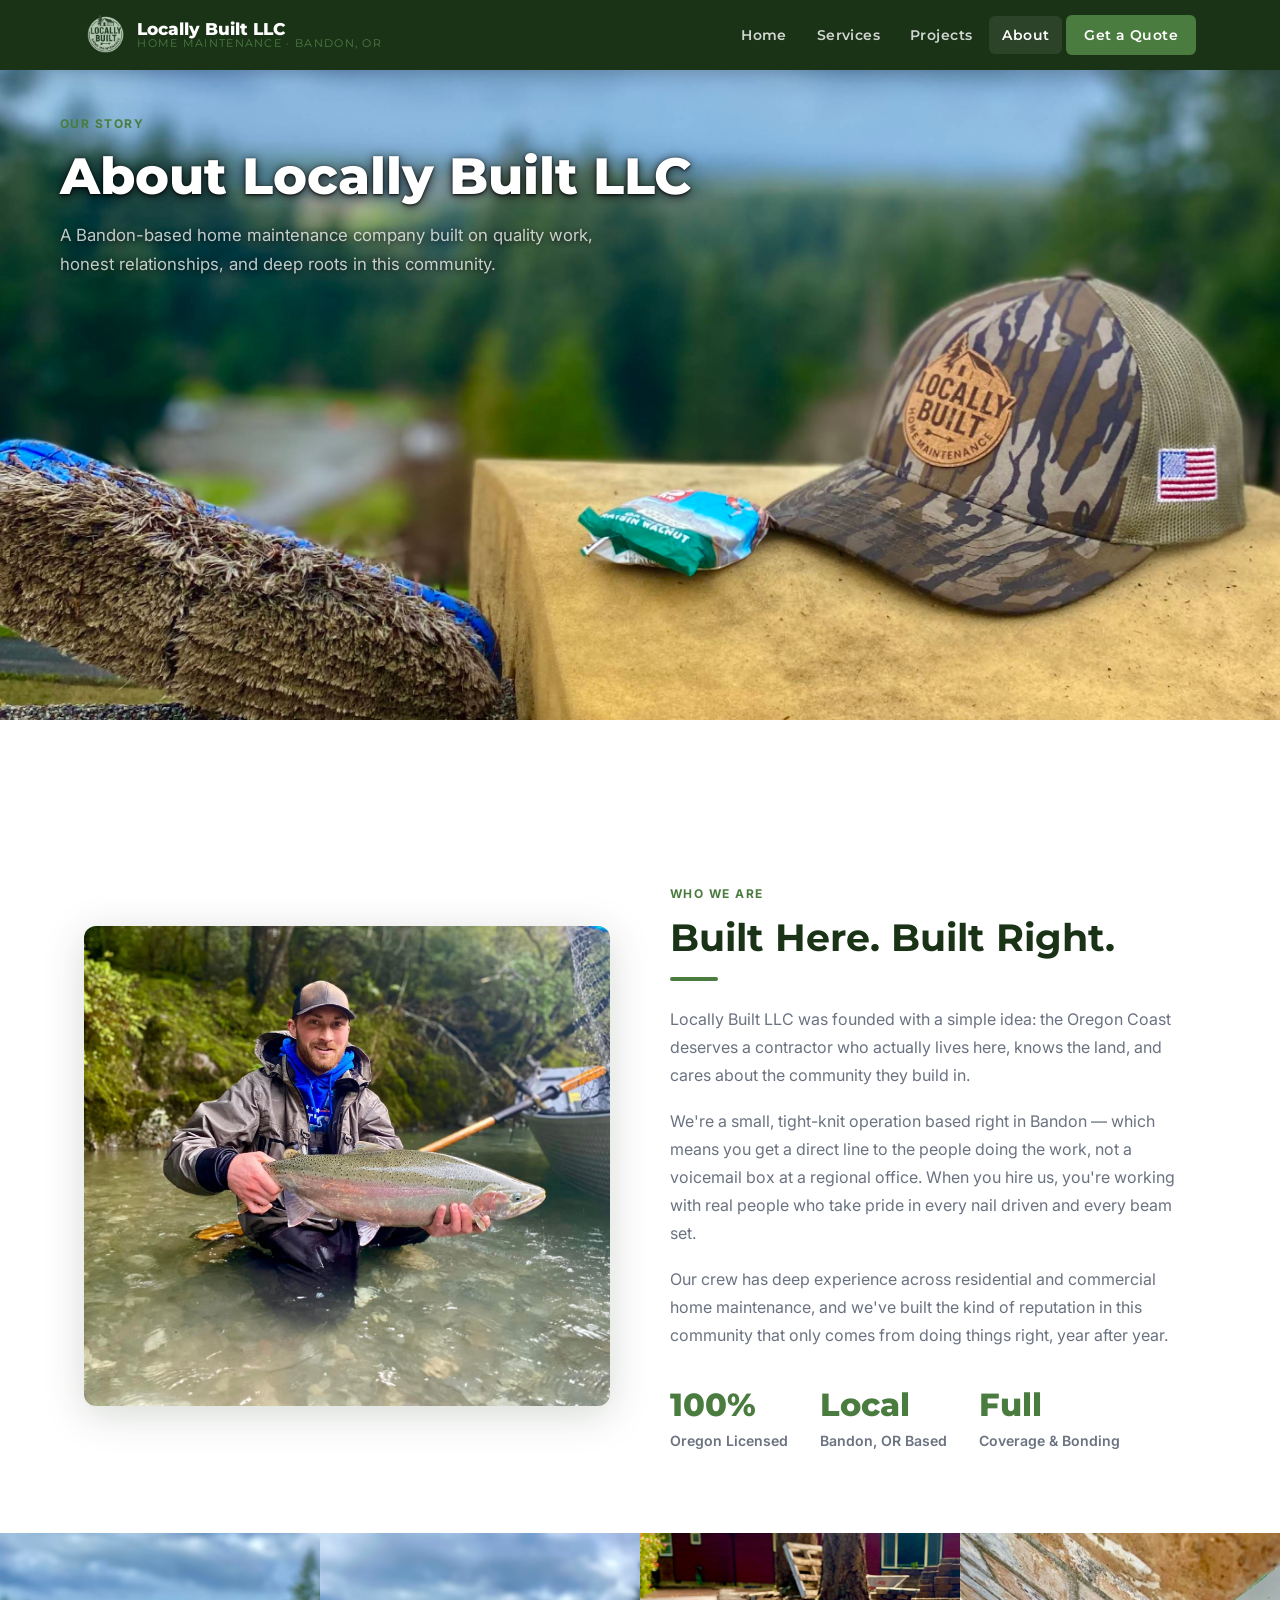
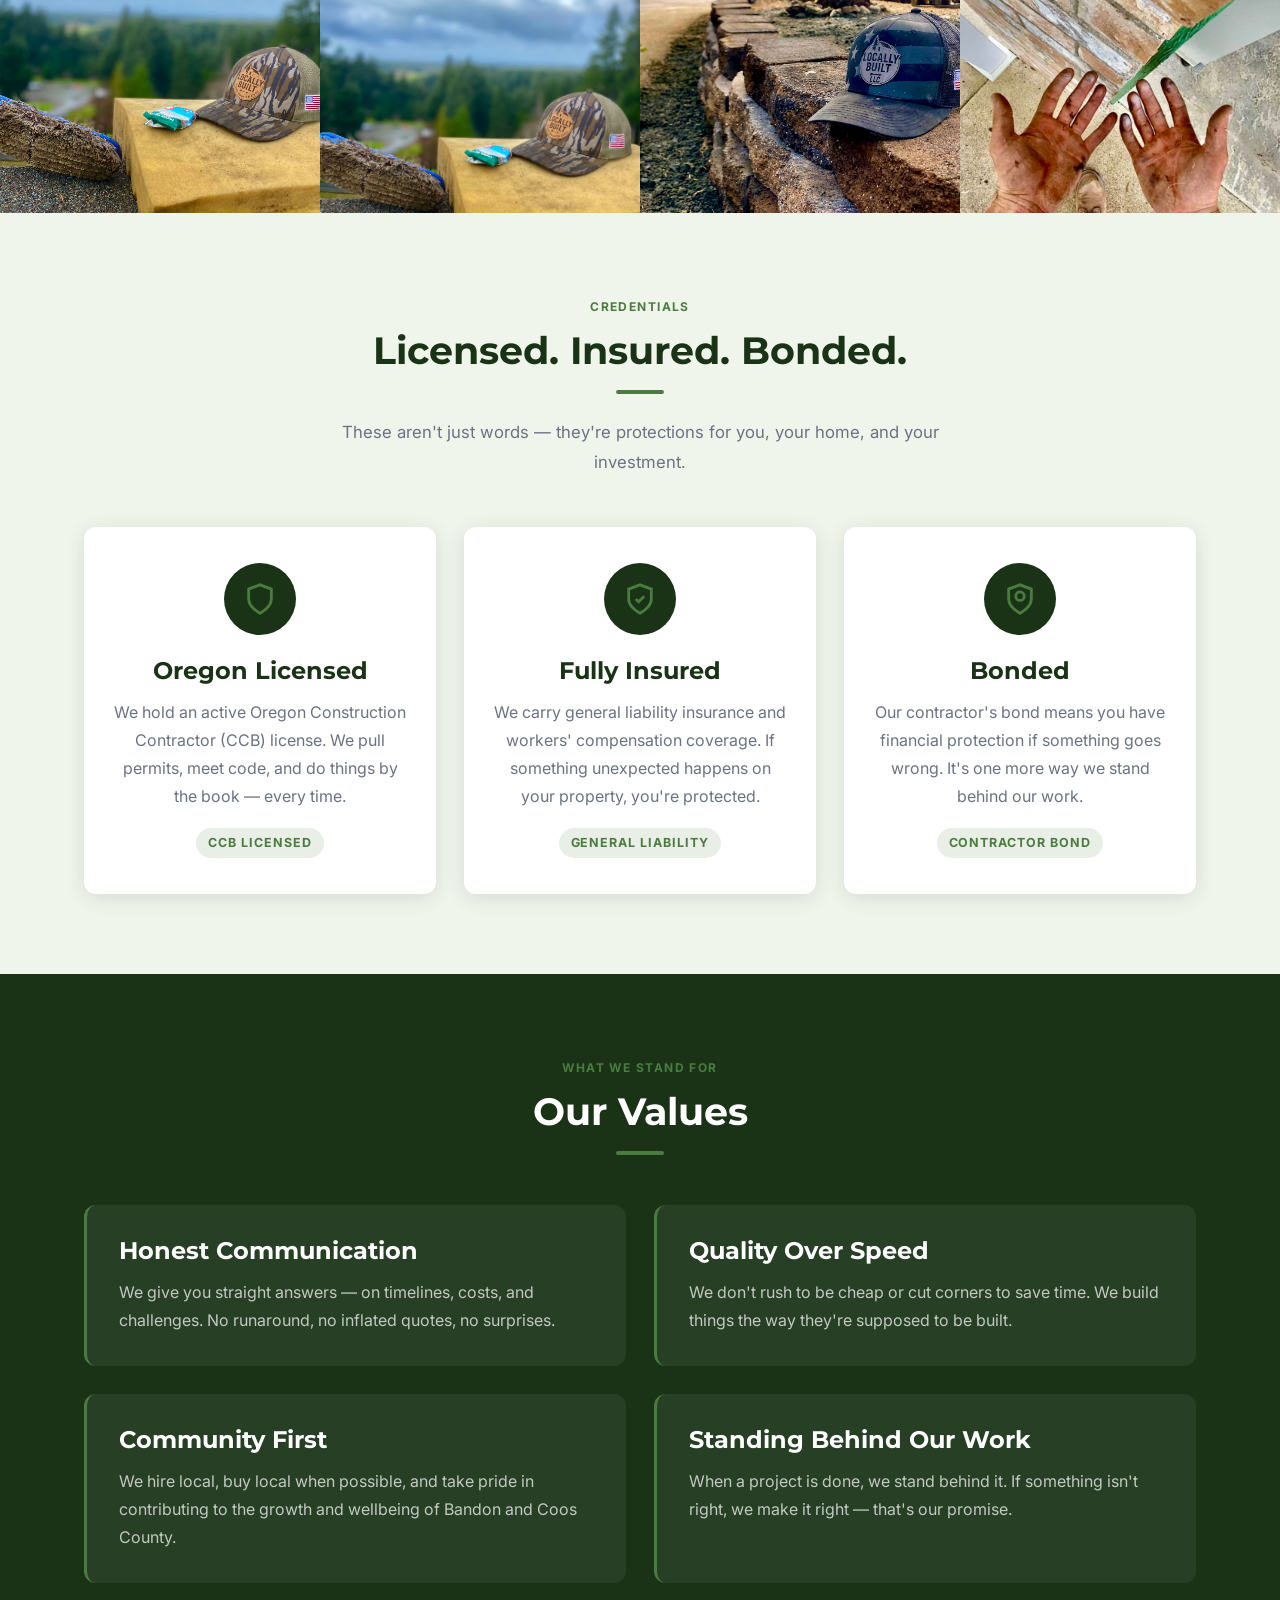
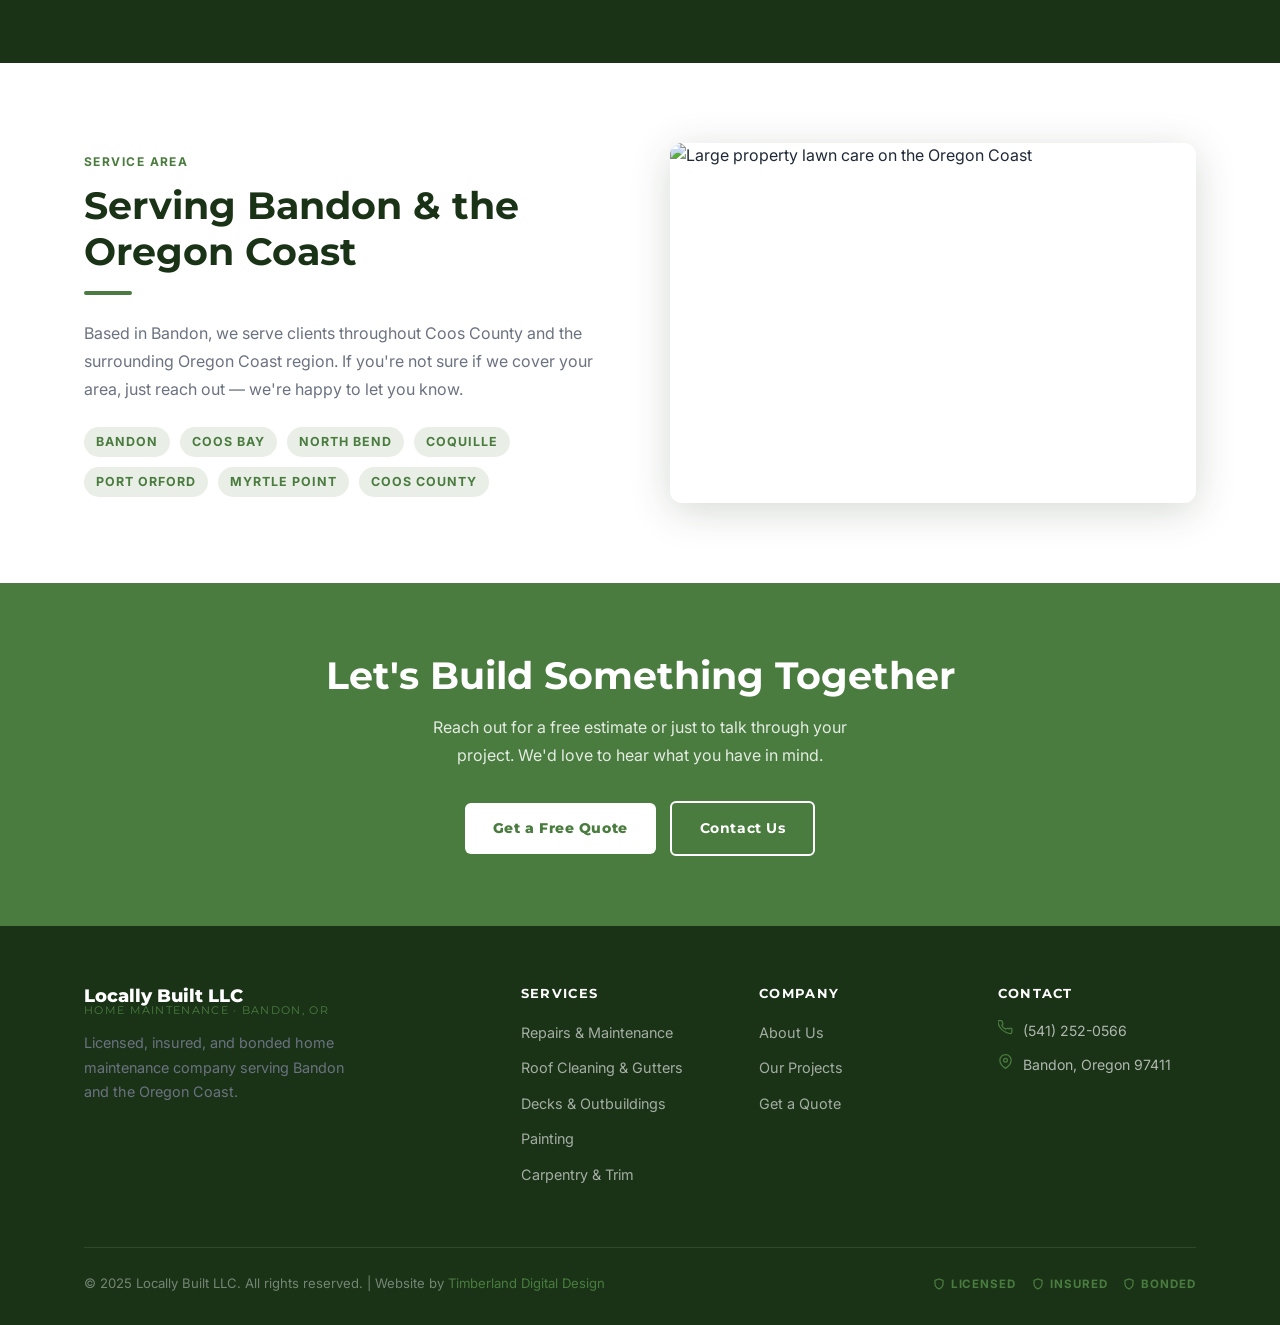
==== commit 716ff08c: "update" ====
--- a/about.html
+++ b/about.html
@@ -46,7 +46,7 @@
     <div class="about-hero-text">
       <div class="section-label">Our Story</div>
       <h1 style="color:#fff; margin-bottom:14px; text-shadow:0 2px 12px rgba(0,0,0,0.8), 0 1px 3px rgba(0,0,0,0.9);">About Locally Built LLC</h1>
-      <p style="text-shadow:0 1px 6px rgba(0,0,0,0.9);">A Bandon-based home maintenance company built on quality work, honest relationships, and deep roots in this community.</p>
+      <p style="color:rgba(255,255,255,0.75); text-shadow:0 1px 6px rgba(0,0,0,0.8);">A Bandon-based home maintenance company built on quality work, honest relationships, and deep roots in this community.</p>
     </div>
   </div>
 
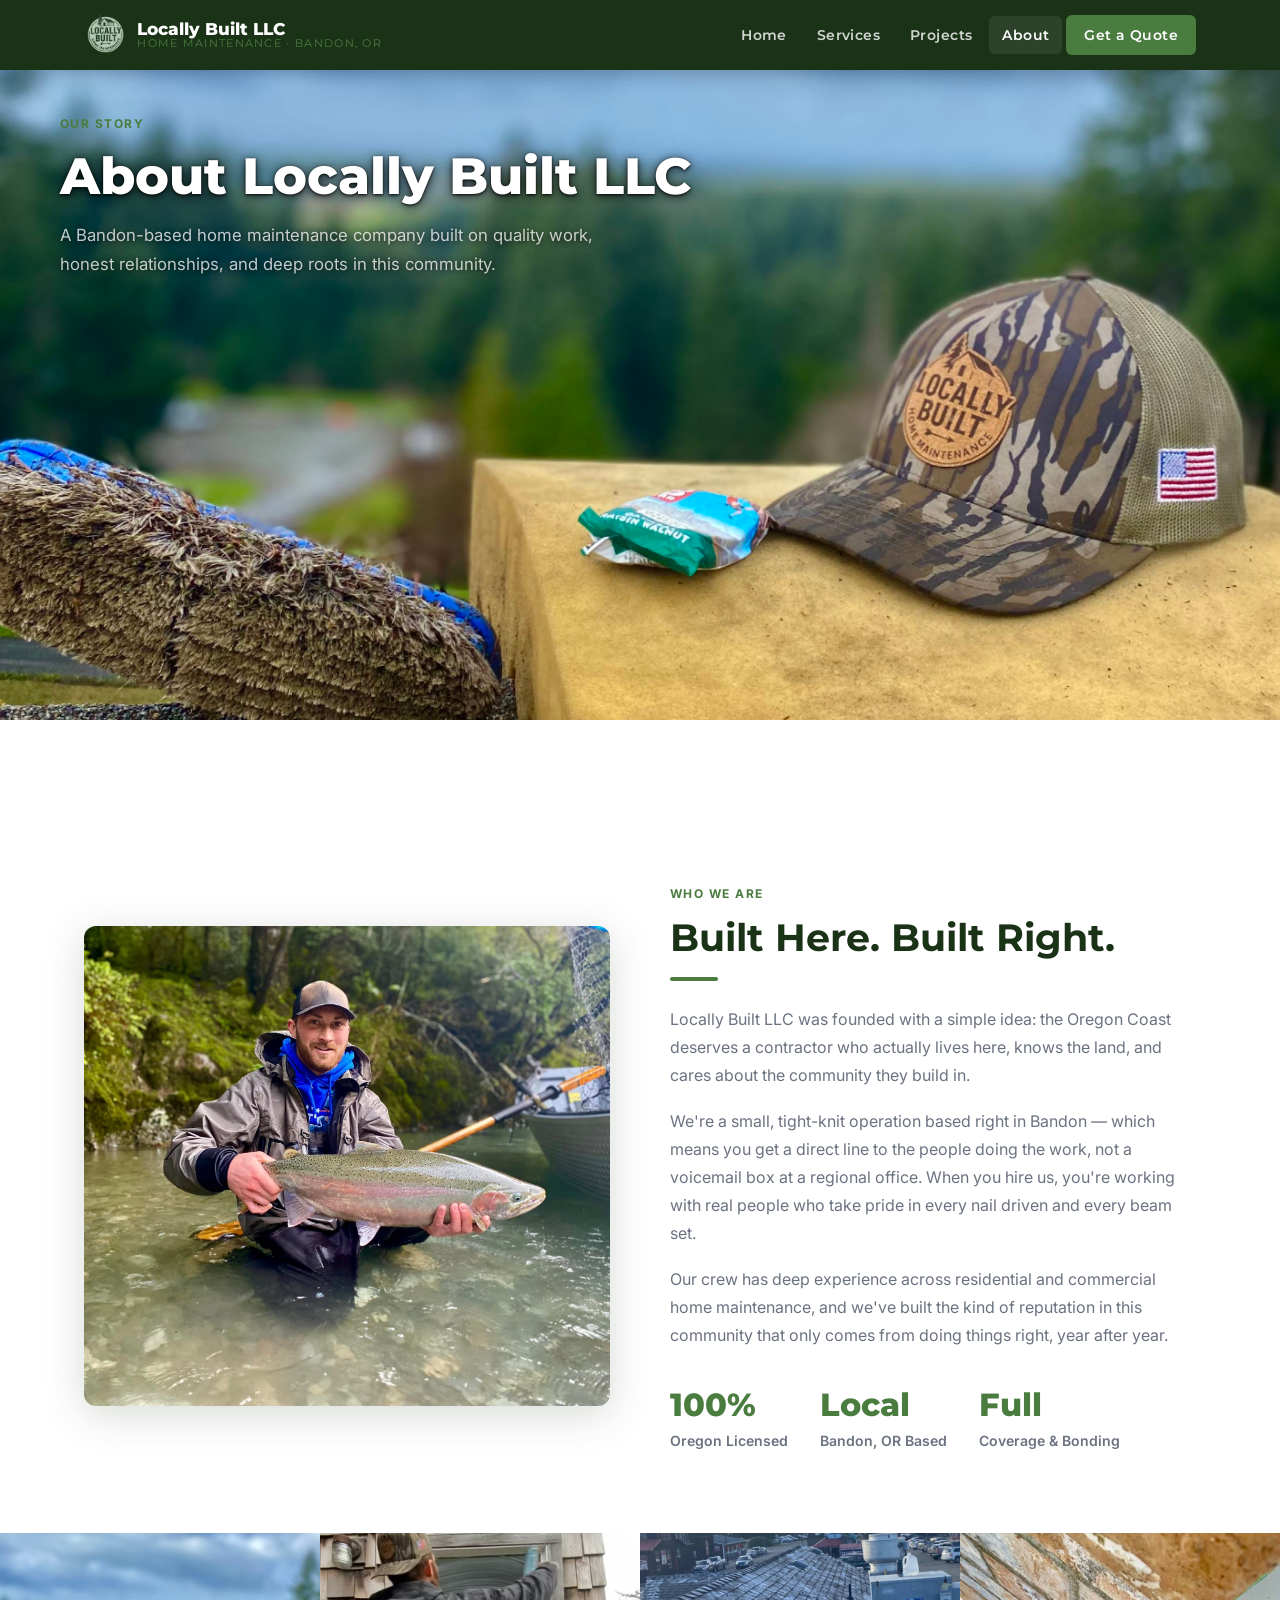
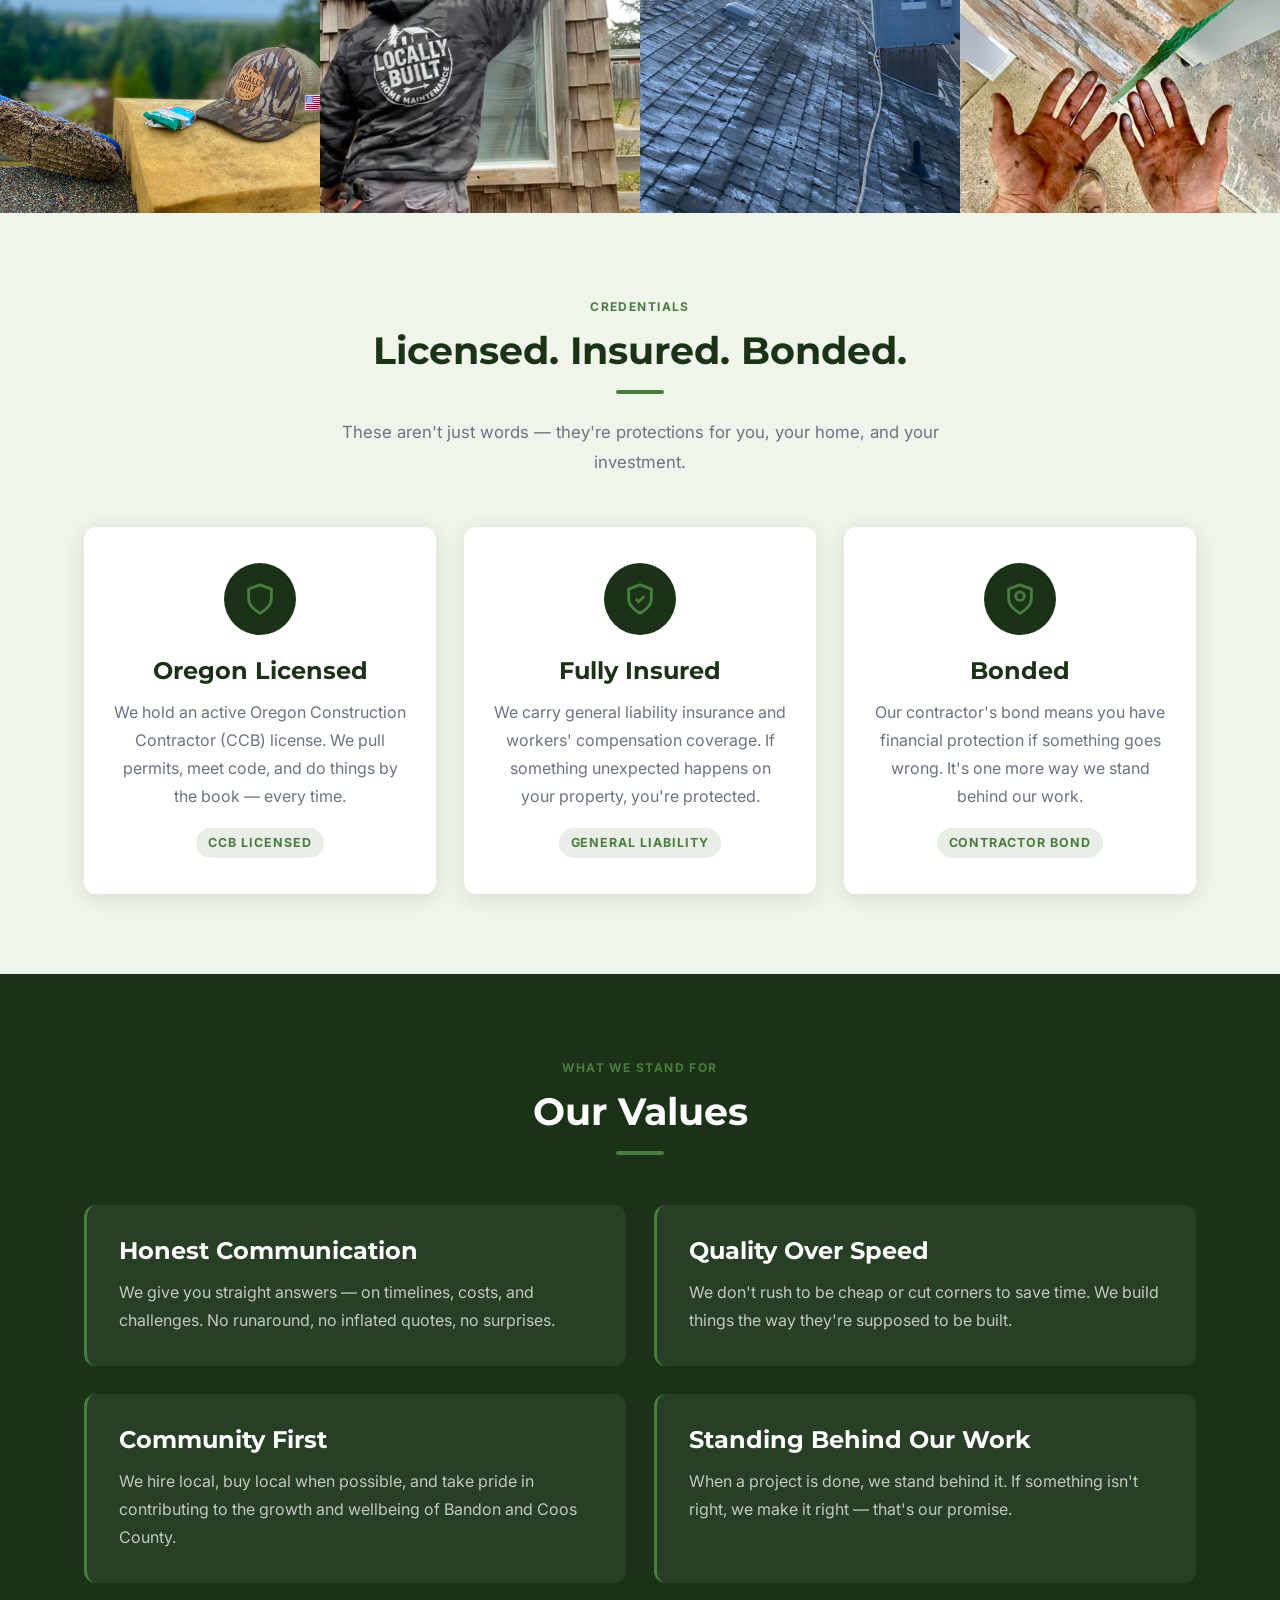
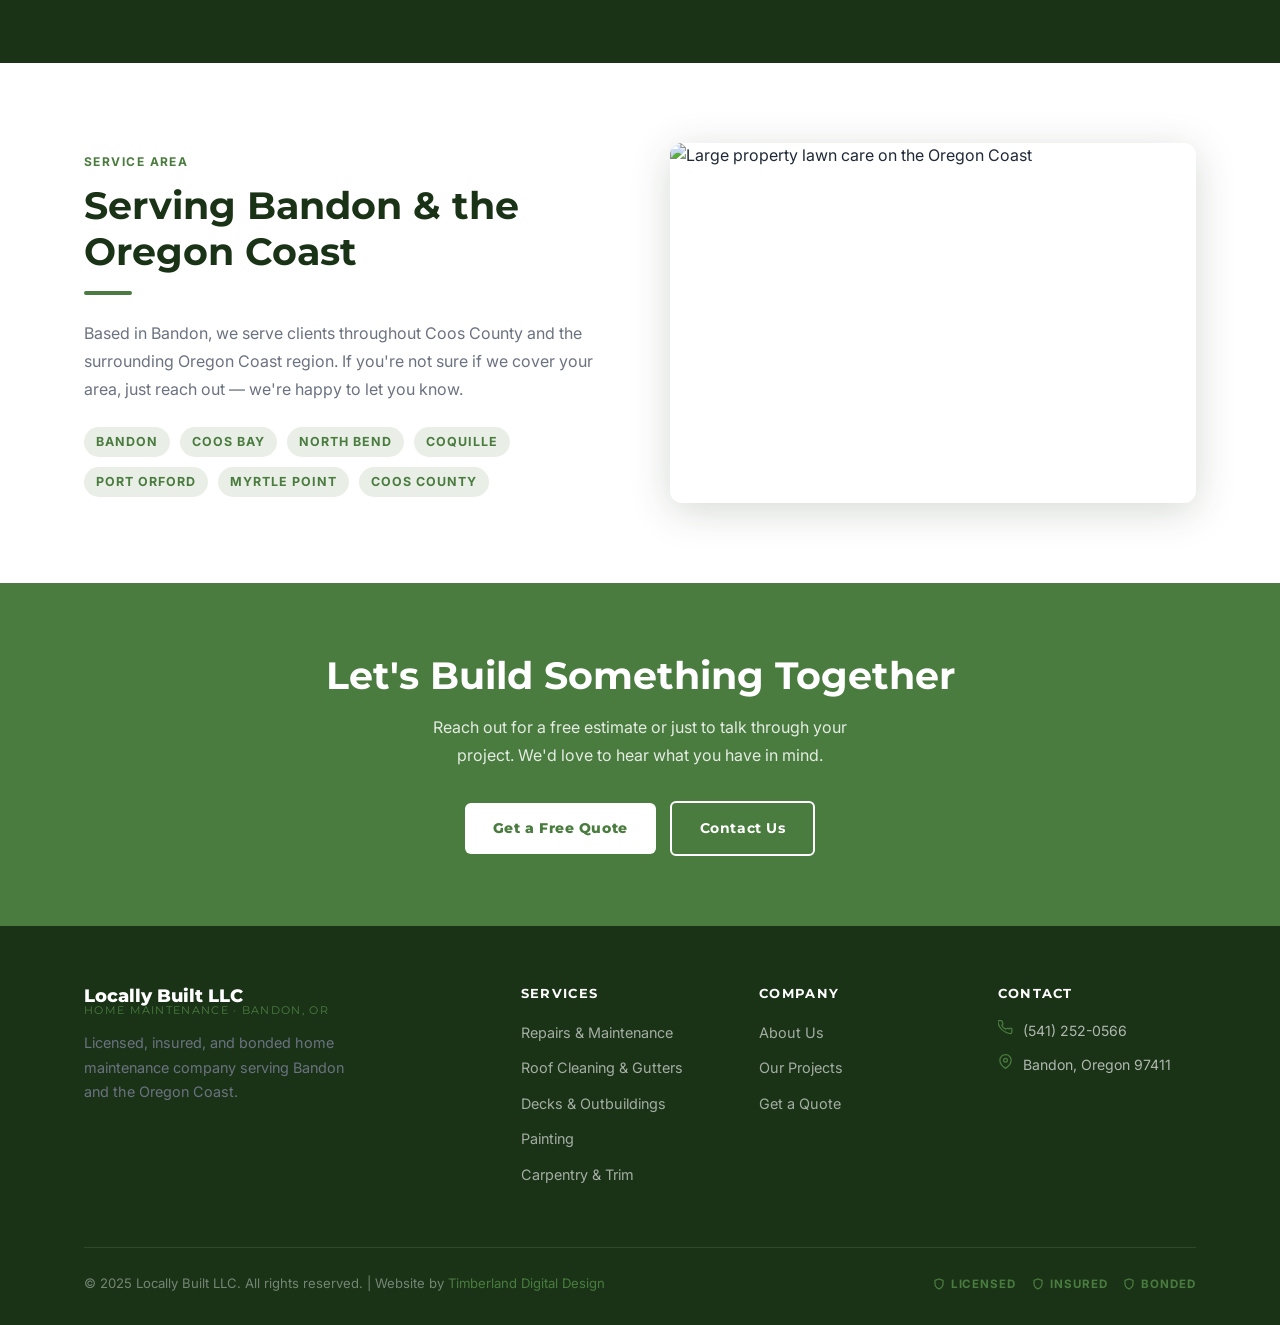
==== commit 0f8a6a3a: "Update about.html" ====
--- a/about.html
+++ b/about.html
@@ -14,6 +14,8 @@
 @media (max-width: 768px) {
   .about-hero-text { padding-top: 16px; }
   .hero-inner { align-items: flex-start; }
+  .about-photo-grid { grid-template-columns: repeat(2, 1fr) !important; }
+  .about-photo-grid img { height: 180px !important; }
 }
 @media (min-width: 769px) {
   .about-hero-text { padding: 40px 0 280px 60px; align-self: flex-start; }
@@ -85,10 +87,10 @@
 
   <!-- BRAND LIFESTYLE PHOTOS -->
   <section class="section--light" style="padding:0 0 0;">
-    <div style="display:grid; grid-template-columns:repeat(4,1fr); gap:0; overflow:hidden;">
+    <div style="display:grid; grid-template-columns:repeat(4,1fr); gap:0; overflow:hidden;" class="about-photo-grid">
       <img src="images/nice.png" alt="Locally Built — on the job" style="width:100%; height:280px; object-fit:cover;" />
-      <img src="images/nice2.png" alt="Locally Built — hat on the roof" style="width:100%; height:280px; object-fit:cover;" />
-      <img src="images/nice4.png" alt="Locally Built LLC hat on a job site" style="width:100%; height:280px; object-fit:cover;" />
+      <img src="images/work.png" alt="Locally Built — window installation" style="width:100%; height:280px; object-fit:cover;" />
+      <img src="images/roofwash2.png" alt="Roof cleaning results" style="width:100%; height:280px; object-fit:cover;" />
       <img src="images/dirtyhands.png" alt="Hardworking hands — real craftsmanship" style="width:100%; height:280px; object-fit:cover;" />
     </div>
   </section>
